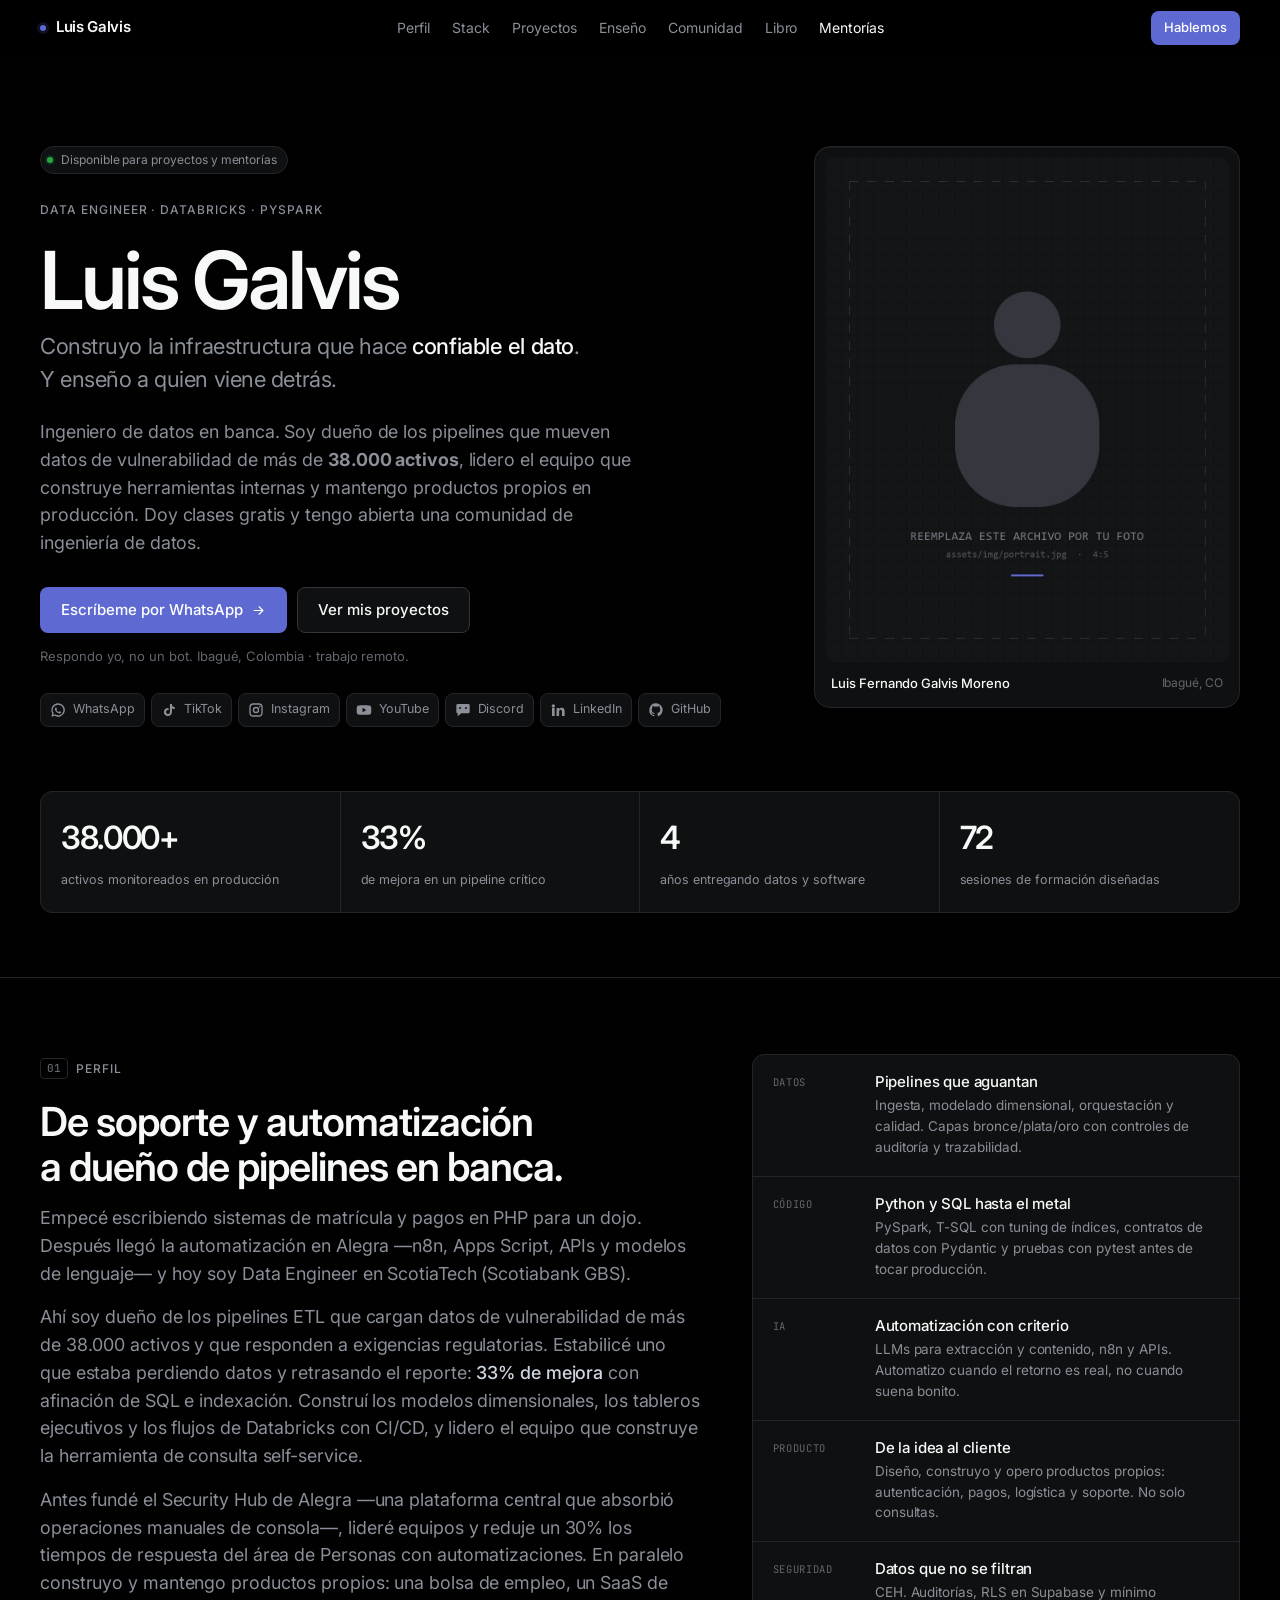
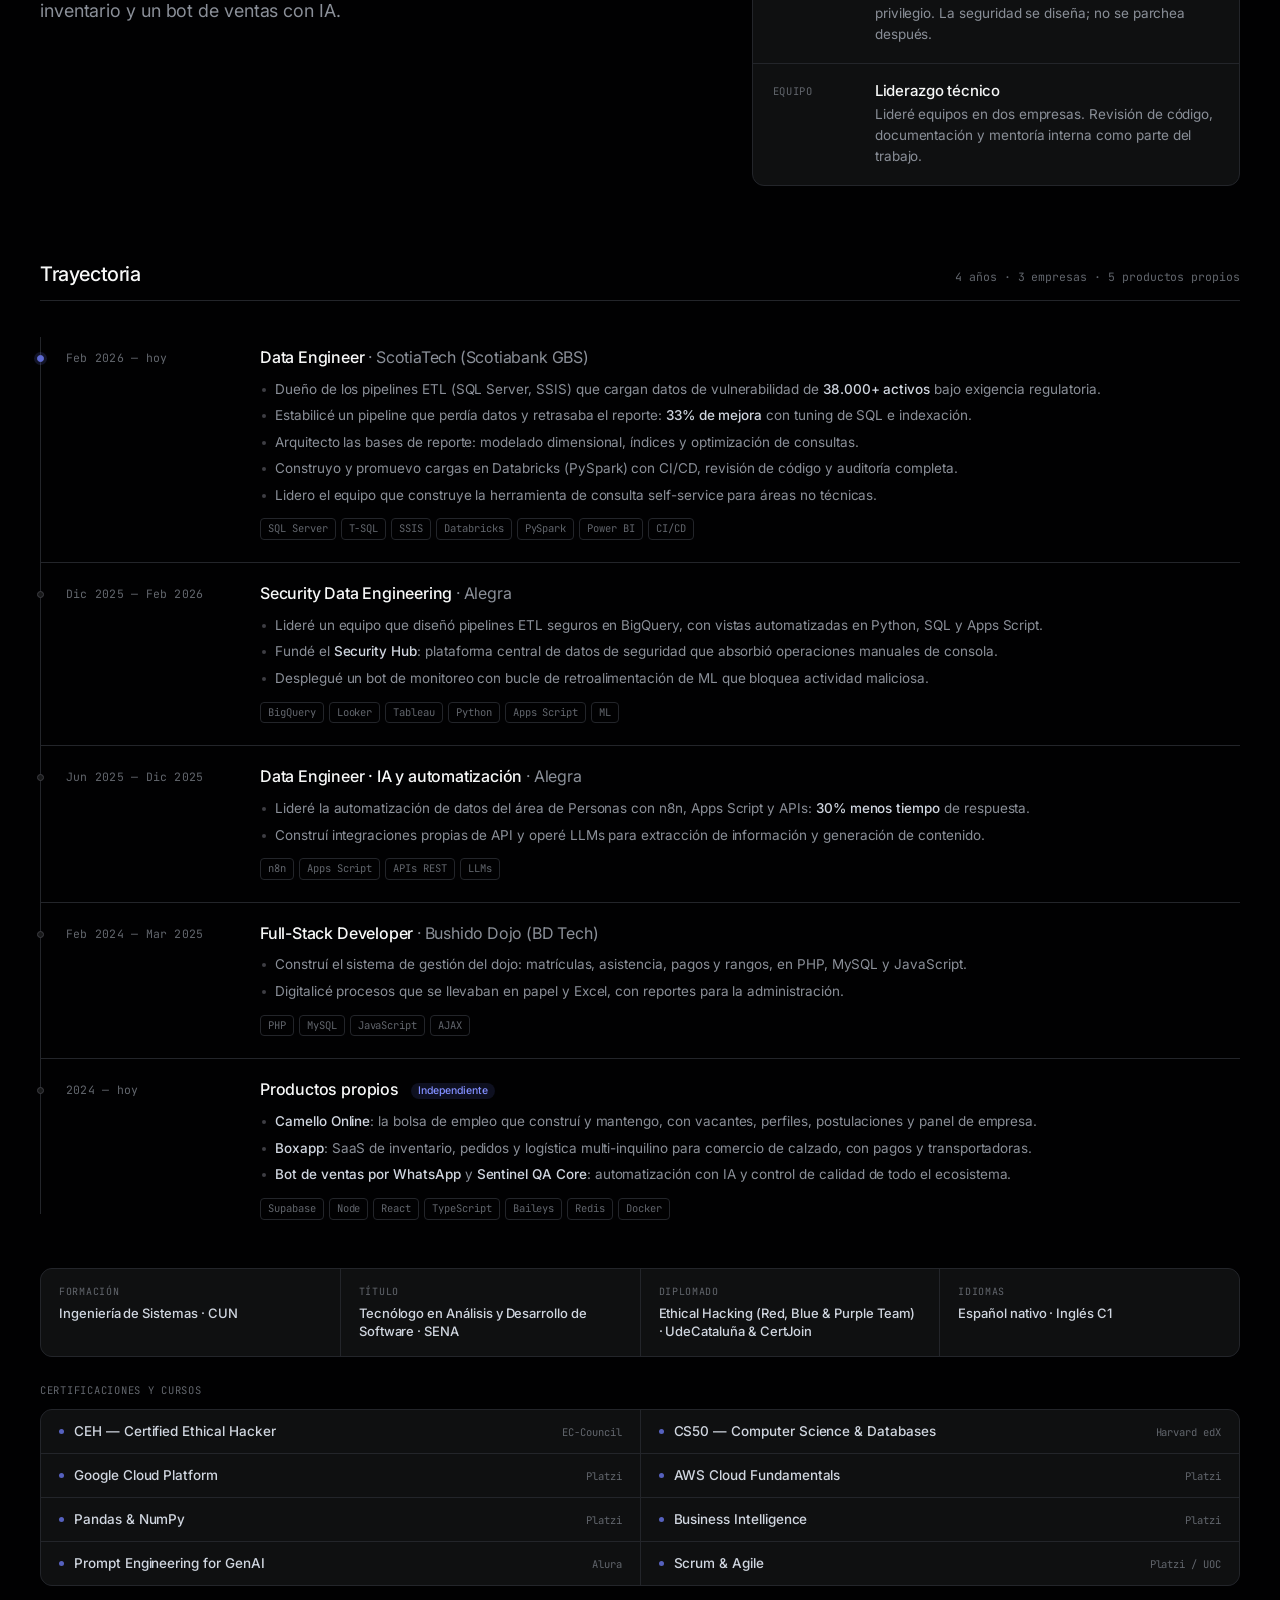
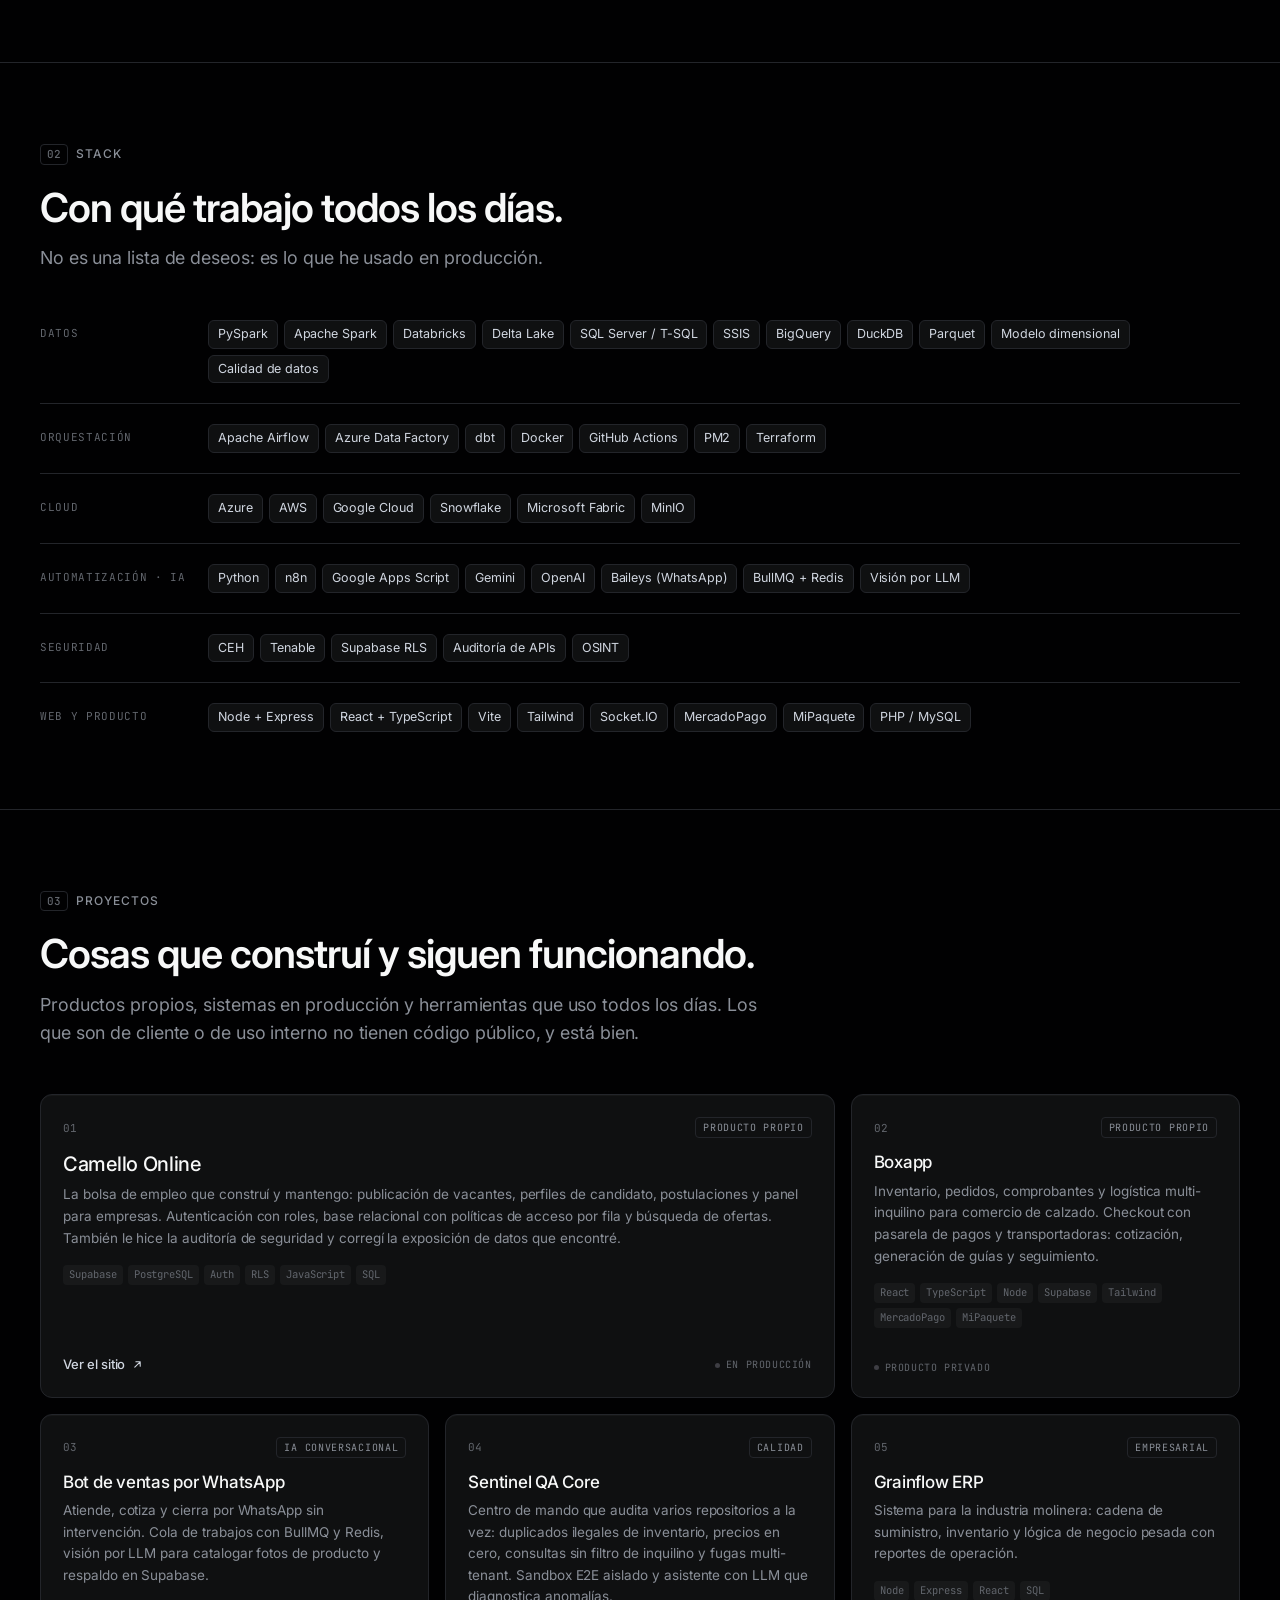
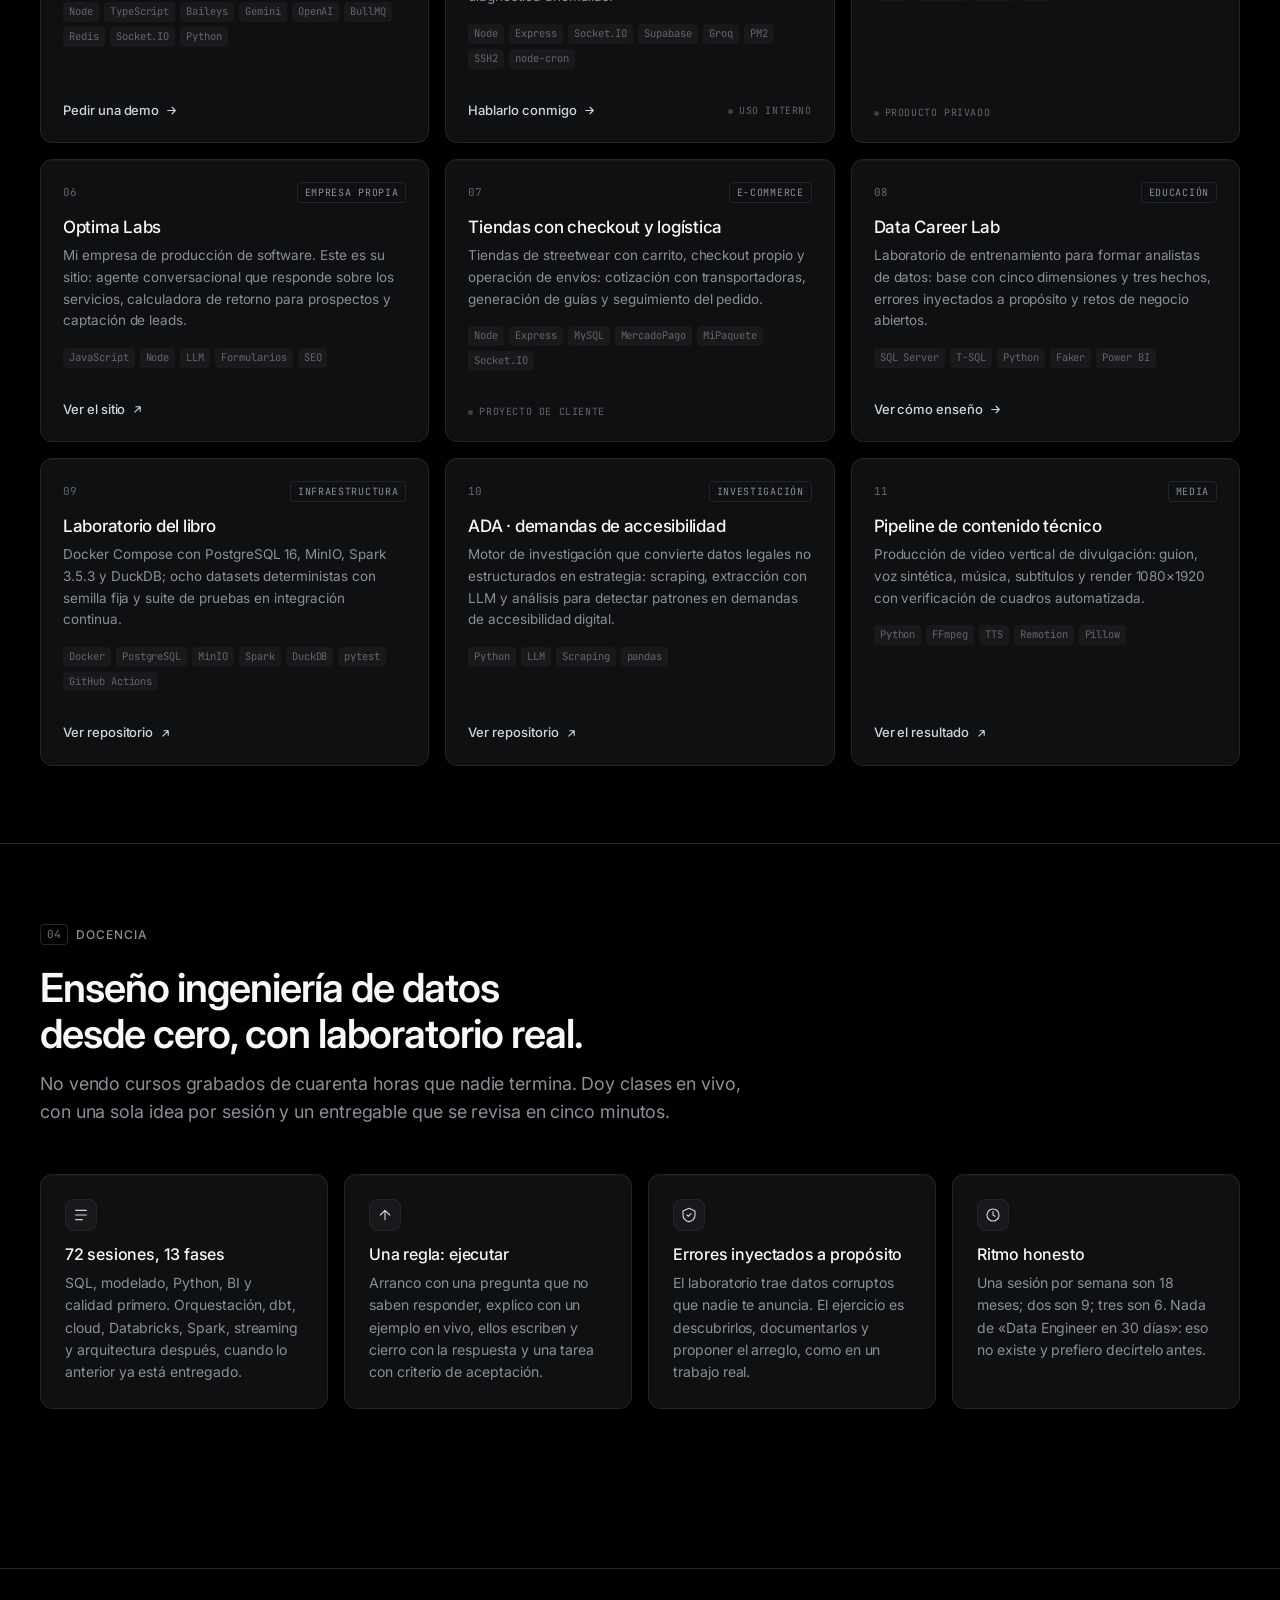
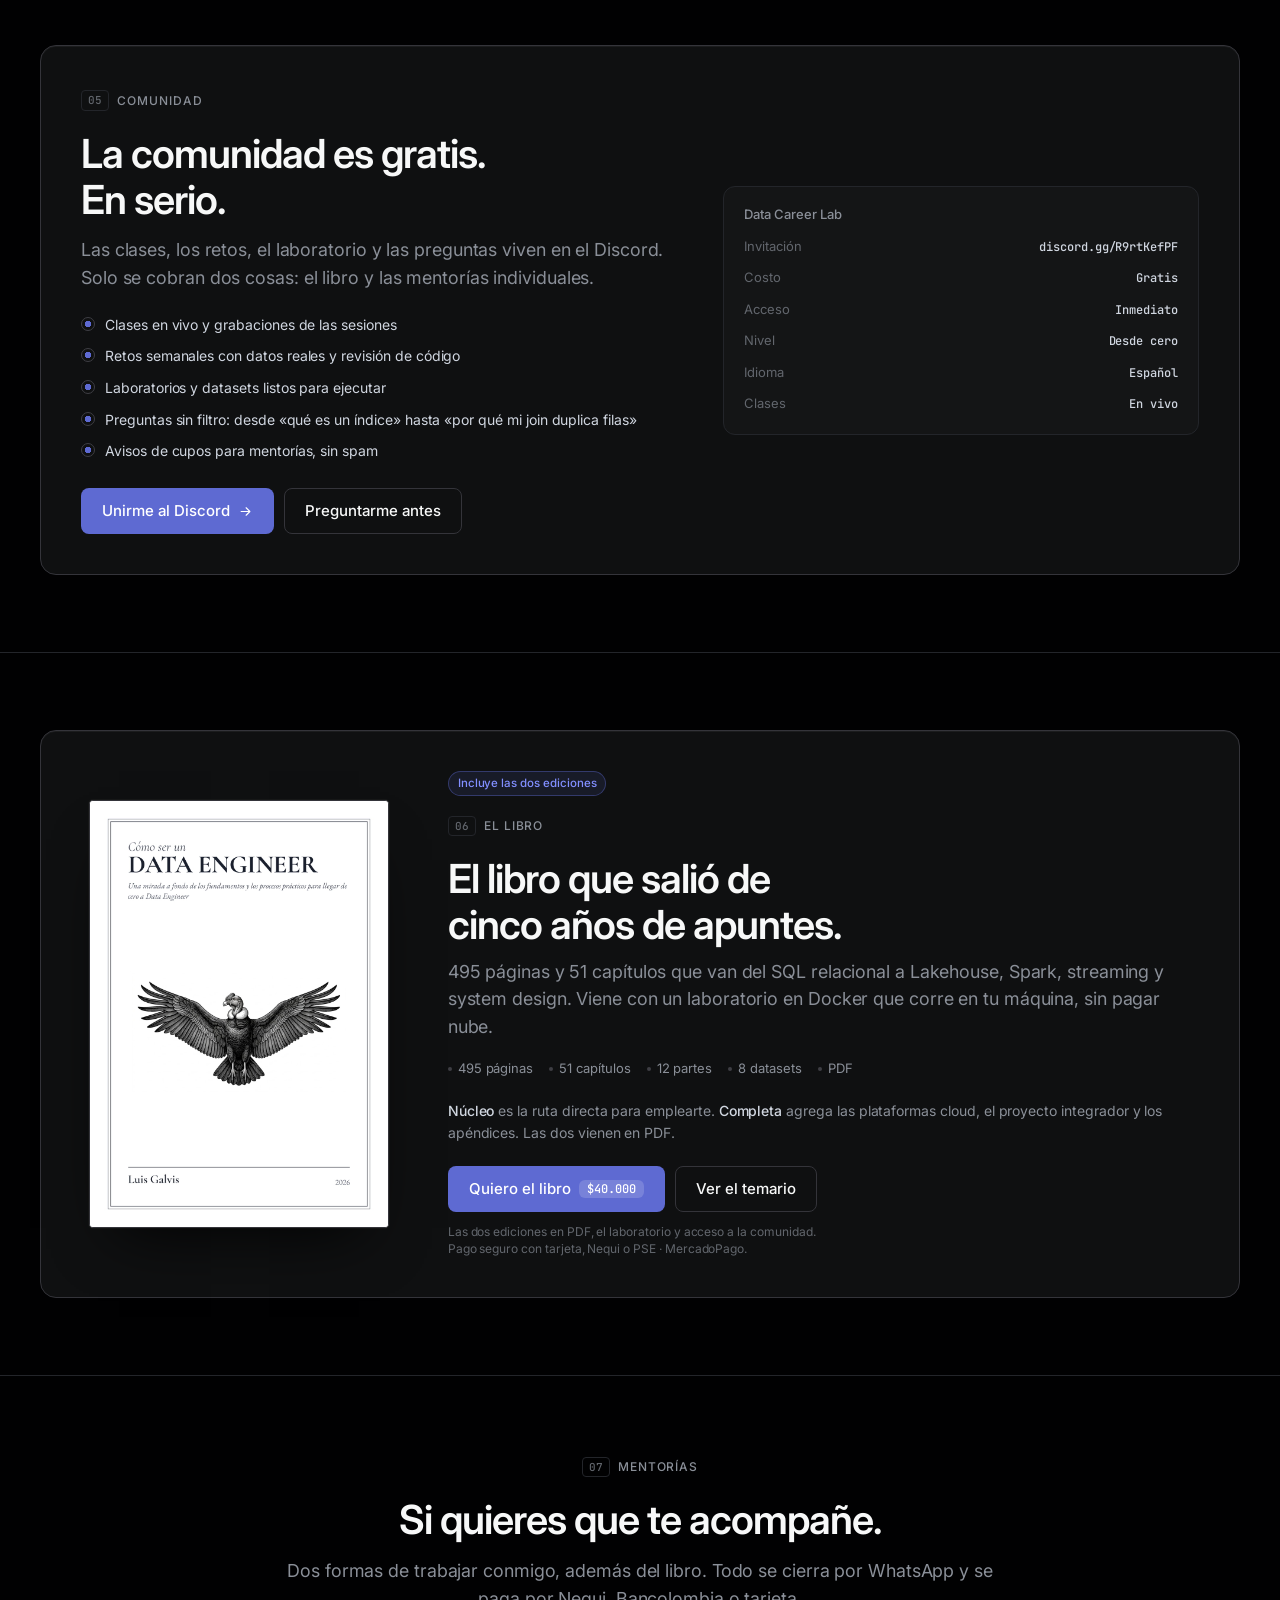
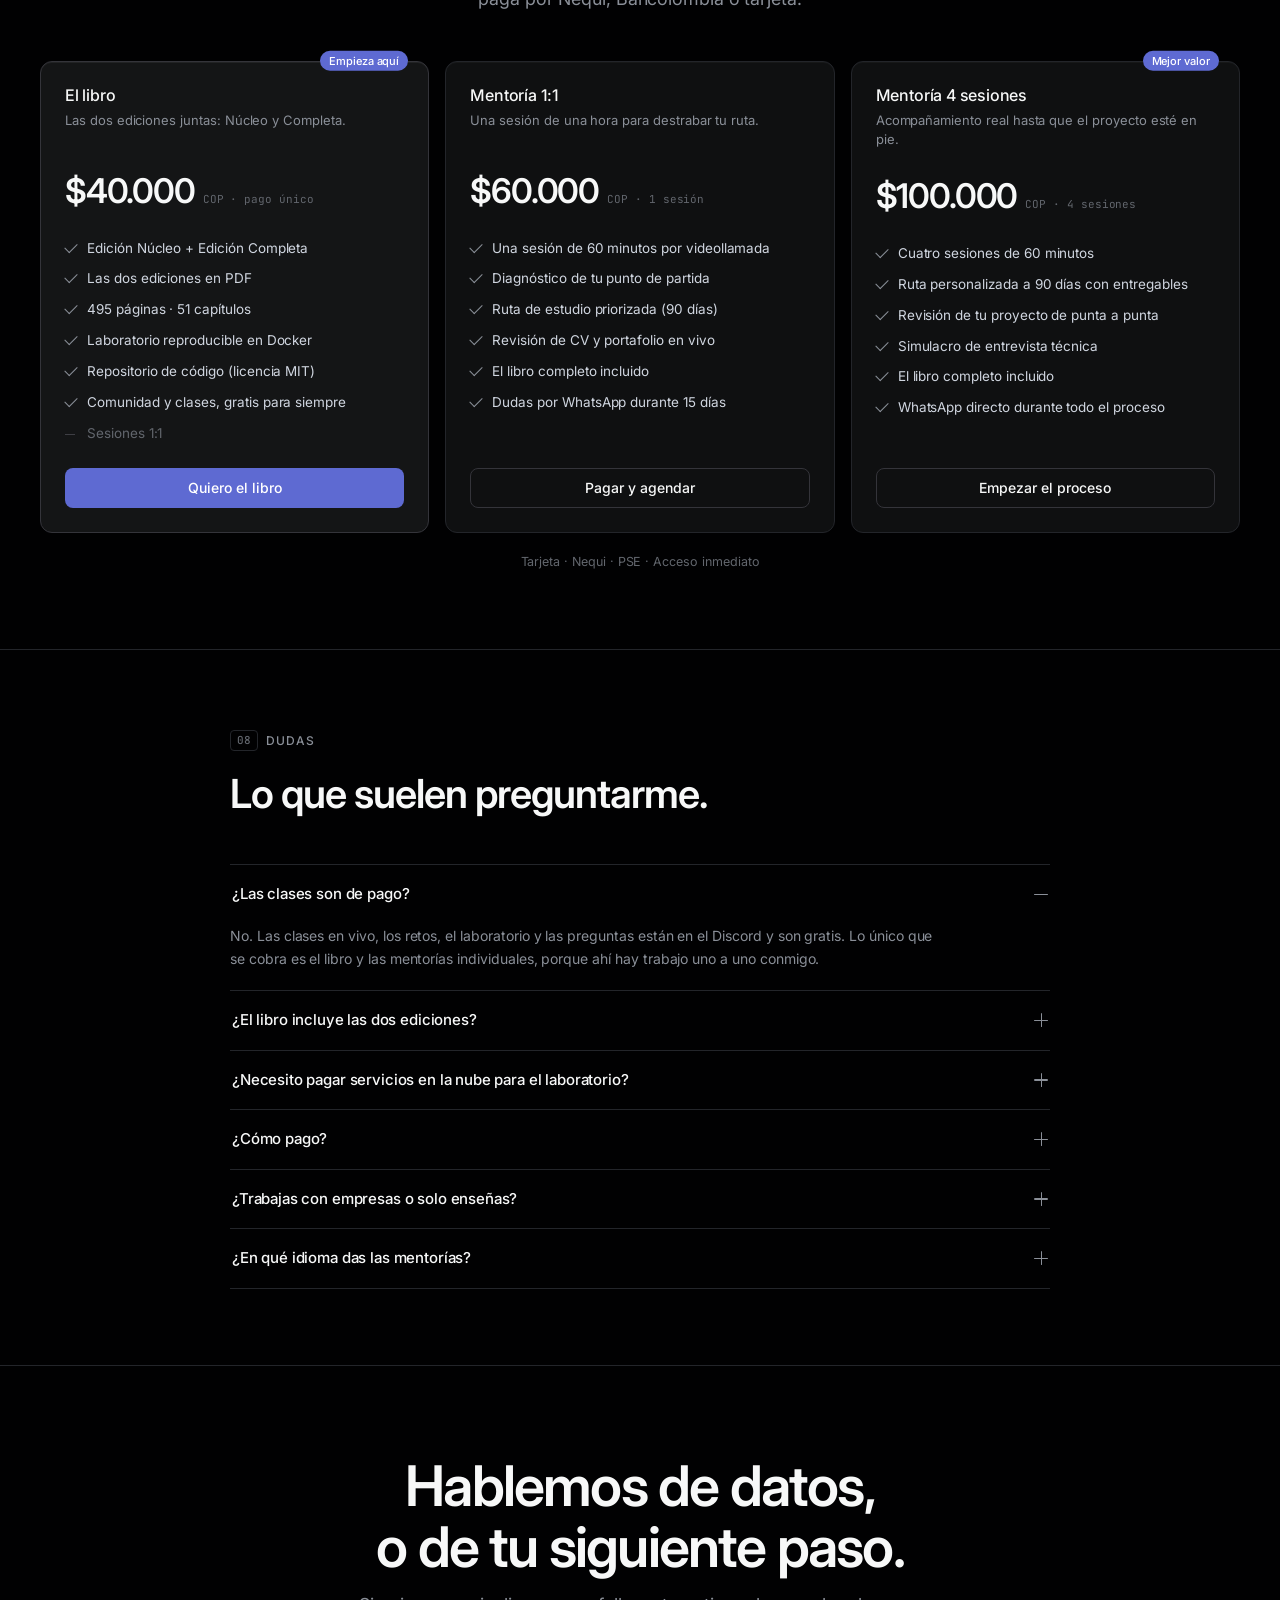
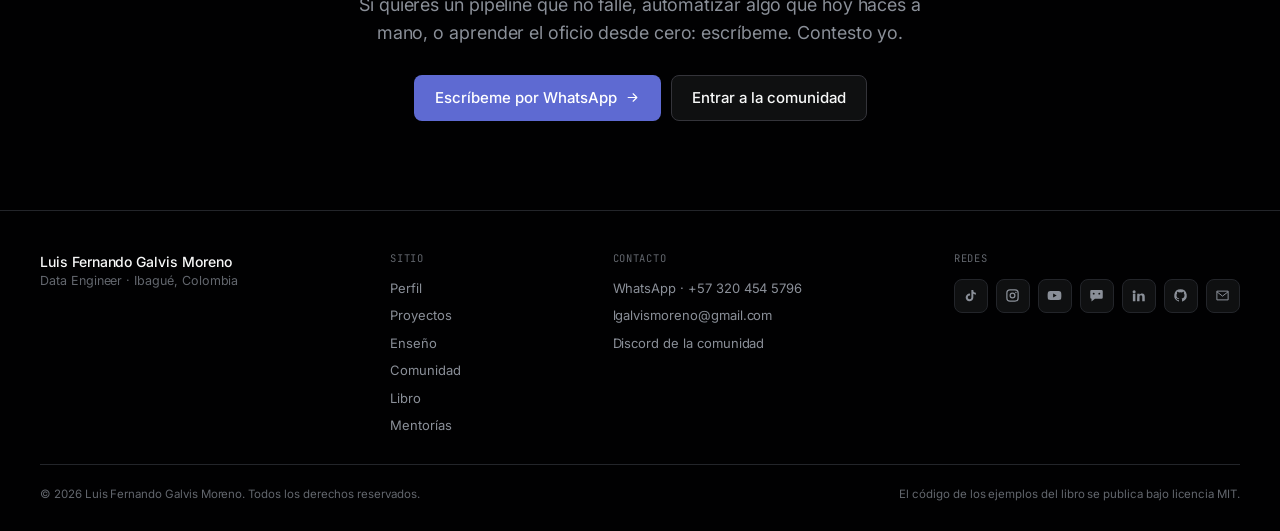
==== index.html @ a0106590 "nue2" ====
﻿<!DOCTYPE html>
<html lang="es-CO" class="no-js">
<head>
<meta charset="UTF-8" />
<meta name="viewport" content="width=device-width, initial-scale=1.0" />
<title>Luis Galvis — Data Engineer, automatización y educación</title>
<meta name="description" content="Data Engineer en banca. Pipelines con Databricks y PySpark para 38.000+ activos, bolsa de empleo propia, automatización con IA y una comunidad abierta de ingeniería de datos. Ibagué, Colombia." />
<meta name="author" content="Luis Fernando Galvis Moreno" />
<meta name="theme-color" content="#010102" />
<link rel="canonical" href="https://luisgalvis.dev/" />

<meta property="og:type" content="profile" />
<meta property="og:locale" content="es_CO" />
<meta property="og:site_name" content="Luis Galvis" />
<meta property="og:title" content="Luis Galvis — Data Engineer y educador" />
<meta property="og:description" content="Pipelines que no fallan, productos propios y clases gratis de ingeniería de datos. 38.000+ activos en producción." />
<meta property="og:url" content="https://luisgalvis.dev/" />
<meta property="og:image" content="assets/img/og-image.jpg" />
<meta property="og:image:width" content="1200" />
<meta property="og:image:height" content="630" />
<meta name="twitter:card" content="summary_large_image" />
<meta name="twitter:title" content="Luis Galvis — Data Engineer y educador" />
<meta name="twitter:description" content="Pipelines, productos propios y educación. Ibagué, Colombia." />
<meta name="twitter:image" content="assets/img/og-image.jpg" />

<link rel="icon" href="assets/img/favicon.png" sizes="256x256" />
<link rel="apple-touch-icon" href="assets/img/favicon.png" />

<link rel="preconnect" href="https://fonts.googleapis.com" />
<link rel="preconnect" href="https://fonts.gstatic.com" crossorigin />
<link href="https://fonts.googleapis.com/css2?family=Inter:wght@400;500;600;700&family=JetBrains+Mono:wght@400;500&display=swap" rel="stylesheet" />
<link rel="stylesheet" href="assets/css/styles.css" />

<script type="application/ld+json">
{
  "@context": "https://schema.org",
  "@type": "Person",
  "name": "Luis Fernando Galvis Moreno",
  "alternateName": "Luis Galvis",
  "jobTitle": "Data Engineer",
  "description": "Data Engineer en ScotiaTech (Scotiabank GBS). Pipelines ETL, Databricks, PySpark, automatización con IA y educación en ingeniería de datos.",
  "url": "https://luisgalvis.dev/",
  "email": "mailto:lgalvismoreno@gmail.com",
  "address": { "@type": "PostalAddress", "addressLocality": "Ibagué", "addressRegion": "Tolima", "addressCountry": "CO" },
  "worksFor": { "@type": "Organization", "name": "ScotiaTech (Scotiabank GBS)" },
  "knowsAbout": ["Data Engineering", "Apache Spark", "PySpark", "Databricks", "Delta Lake", "SQL Server", "BigQuery", "Apache Kafka", "dbt", "Terraform", "Python", "LLMs"],
  "sameAs": [
    "https://github.com/Luis-galvis",
    "https://www.linkedin.com/in/luis-fernando-galvis-moreno-a589a6262/",
    "https://www.tiktok.com/@luchotechos",
    "https://www.instagram.com/luchotechos/",
    "https://www.youtube.com/@LF_TECH3"
  ]
}
</script>
</head>

<body>
<a class="skip" href="#perfil">Saltar al contenido</a>

<!-- ============ NAV ============ -->
<header class="nav" id="nav">
  <div class="nav__inner">
    <a class="brand" href="#top" aria-label="Luis Galvis — inicio">
      <span class="brand__text">Luis Galvis</span>
    </a>

    <nav class="nav__links" id="navLinks" aria-label="Navegación principal">
      <a href="#perfil">Perfil</a>
      <a href="#stack">Stack</a>
      <a href="#proyectos">Proyectos</a>
      <a href="#enseno">Enseño</a>
      <a href="#comunidad">Comunidad</a>
      <a href="#libro">Libro</a>
      <a href="#mentorias">Mentorías</a>
    </nav>

    <div class="nav__right">
      <a class="btn btn--primary btn--sm" href="https://wa.me/573204545796" data-wa="hello">Hablemos</a>
      <button class="burger" id="burger" type="button" aria-label="Abrir menú" aria-expanded="false" aria-controls="navLinks">
        <span></span><span></span>
      </button>
    </div>
  </div>
</header>

<main id="top">

  <!-- ============ HERO ============ -->
  <section class="hero">
    <div class="wrap">
      <div class="hero__grid">
        <div class="hero__copy">
          <p class="hero__status reveal"><span class="dot" aria-hidden="true"></span> Disponible para proyectos y mentorías</p>

          <p class="eyebrow reveal">Data Engineer · Databricks · PySpark</p>
          <h1 class="display-xl hero__name reveal">Luis Galvis</h1>
          <p class="hero__role reveal">Construyo la infraestructura que hace <strong>confiable el dato</strong>.<br />Y enseño a quien viene detrás.</p>

          <p class="lead hero__lead reveal">
            Ingeniero de datos en banca. Soy dueño de los pipelines que mueven datos de vulnerabilidad
            de más de <strong>38.000 activos</strong>, lidero el equipo que construye herramientas internas
            y mantengo productos propios en producción. Doy clases gratis y tengo abierta una comunidad
            de ingeniería de datos.
          </p>

          <div class="hero__actions reveal">
            <a class="btn btn--primary btn--lg" href="https://wa.me/573204545796" data-wa="hello">
              Escríbeme por WhatsApp
              <svg viewBox="0 0 24 24" aria-hidden="true"><path d="M5 12h14M13 6l6 6-6 6"/></svg>
            </a>
            <a class="btn btn--secondary btn--lg" href="#proyectos">Ver mis proyectos</a>
          </div>
          <p class="hero__note reveal">Respondo yo, no un bot. Ibagué, Colombia · trabajo remoto.</p>

          <div class="socials reveal">
            <a class="social social--wa" href="https://wa.me/573204545796" data-wa="hello" aria-label="WhatsApp">
              <svg viewBox="0 0 24 24" aria-hidden="true"><path d="M12 2a10 10 0 0 0-8.6 15L2 22l5.2-1.4A10 10 0 1 0 12 2Zm0 2a8 8 0 1 1-4.1 14.8l-.4-.2-2.7.7.7-2.6-.2-.4A8 8 0 0 1 12 4Zm-3.1 4.3c-.2 0-.5 0-.7.3-.3.3-.9.9-.9 2s.8 2.3.9 2.5c.2.2 1.6 2.5 3.9 3.4 1.9.8 2.3.7 2.7.6.4 0 1.3-.5 1.5-1.1.2-.5.2-1 .1-1.1 0-.1-.2-.2-.4-.3l-1.4-.7c-.2-.1-.4-.1-.5.1l-.6.8c-.1.1-.3.2-.5.1-.2-.1-1-.4-1.9-1.2-.7-.6-1.1-1.3-1.2-1.5-.1-.2 0-.3.1-.4l.4-.5c.1-.2.1-.3 0-.5L9.6 8.6c-.1-.2-.2-.2-.3-.3Z"/></svg>
              <span>WhatsApp</span>
            </a>
            <a class="social" href="https://www.tiktok.com/@luchotechos" target="_blank" rel="noopener" aria-label="TikTok">
              <svg viewBox="0 0 24 24" aria-hidden="true"><path d="M16.5 3h-3.1v12.1a2.9 2.9 0 1 1-2.1-2.8V9a6.1 6.1 0 1 0 5.2 6V9.3a7 7 0 0 0 4.1 1.3V7.5a4.2 4.2 0 0 1-4.1-4.5Z"/></svg>
              <span>TikTok</span>
            </a>
            <a class="social" href="https://www.instagram.com/luchotechos/" target="_blank" rel="noopener" aria-label="Instagram">
              <svg viewBox="0 0 24 24" aria-hidden="true"><path fill-rule="evenodd" d="M8 2h8a6 6 0 0 1 6 6v8a6 6 0 0 1-6 6H8a6 6 0 0 1-6-6V8a6 6 0 0 1 6-6Zm0 2a4 4 0 0 0-4 4v8a4 4 0 0 0 4 4h8a4 4 0 0 0 4-4V8a4 4 0 0 0-4-4H8Zm4 3.2a4.8 4.8 0 1 1 0 9.6 4.8 4.8 0 0 1 0-9.6Zm0 2a2.8 2.8 0 1 0 0 5.6 2.8 2.8 0 0 0 0-5.6ZM17.4 6a1.2 1.2 0 1 1 0 2.4 1.2 1.2 0 0 1 0-2.4Z"/></svg>
              <span>Instagram</span>
            </a>
            <a class="social" href="https://www.youtube.com/@LF_TECH3" target="_blank" rel="noopener" aria-label="YouTube">
              <svg viewBox="0 0 24 24" aria-hidden="true"><path d="M23 12s0-3.4-.44-5a2.6 2.6 0 0 0-1.82-1.84C18.98 4.7 12 4.7 12 4.7s-6.98 0-8.74.46A2.6 2.6 0 0 0 1.44 7C1 8.6 1 12 1 12s0 3.4.44 5a2.6 2.6 0 0 0 1.82 1.84c1.76.46 8.74.46 8.74.46s6.98 0 8.74-.46A2.6 2.6 0 0 0 22.56 17C23 15.4 23 12 23 12ZM9.8 15.3V8.7l5.7 3.3-5.7 3.3Z"/></svg>
              <span>YouTube</span>
            </a>
            <a class="social" href="https://discord.gg/R9rtKefPF" target="_blank" rel="noopener" aria-label="Discord">
              <svg viewBox="0 0 24 24" aria-hidden="true"><path d="M4 3h16a2 2 0 0 1 2 2v10a2 2 0 0 1-2 2H9.5L4 21.5V17H4a2 2 0 0 1-2-2V5a2 2 0 0 1 2-2Zm3.5 4.5a1.5 1.5 0 1 0 0 3 1.5 1.5 0 0 0 0-3Zm9 0a1.5 1.5 0 1 0 0 3 1.5 1.5 0 0 0 0-3Z"/></svg>
              <span>Discord</span>
            </a>
            <a class="social" href="https://www.linkedin.com/in/luis-fernando-galvis-moreno-a589a6262/" target="_blank" rel="noopener" aria-label="LinkedIn">
              <svg viewBox="0 0 24 24" aria-hidden="true"><path d="M4.98 3.5a2.5 2.5 0 1 1 0 5 2.5 2.5 0 0 1 0-5ZM3 9h4v12H3zM10 9h3.8v1.7h.05c.53-.95 1.83-1.95 3.76-1.95C21.3 8.75 22 11 22 14.1V21h-4v-6.1c0-1.45-.03-3.3-2.02-3.3-2.02 0-2.33 1.58-2.33 3.2V21h-4z"/></svg>
              <span>LinkedIn</span>
            </a>
            <a class="social" href="https://github.com/Luis-galvis" target="_blank" rel="noopener" aria-label="GitHub">
              <svg viewBox="0 0 24 24" aria-hidden="true"><path d="M12 2a10 10 0 0 0-3.16 19.49c.5.09.68-.22.68-.48v-1.7c-2.78.6-3.37-1.34-3.37-1.34-.45-1.16-1.11-1.47-1.11-1.47-.91-.62.07-.6.07-.6 1 .07 1.53 1.03 1.53 1.03.89 1.52 2.34 1.08 2.91.83.09-.65.35-1.09.63-1.34-2.22-.25-4.56-1.11-4.56-4.94 0-1.09.39-1.98 1.03-2.68-.1-.25-.45-1.27.1-2.65 0 0 .84-.27 2.75 1.02a9.5 9.5 0 0 1 5 0c1.91-1.29 2.75-1.02 2.75-1.02.55 1.38.2 2.4.1 2.65.64.7 1.03 1.59 1.03 2.68 0 3.84-2.34 4.69-4.57 4.94.36.31.68.92.68 1.85v2.74c0 .27.18.58.69.48A10 10 0 0 0 12 2Z"/></svg>
              <span>GitHub</span>
            </a>
          </div>
        </div>

        <aside class="hero__aside reveal">
          <div class="portrait-card">
            <figure class="portrait" id="portrait">
              <img src="assets/img/portrait.jpg" alt="Retrato de Luis Galvis" id="portraitImg" width="1000" height="1250" />
              <div class="portrait__fallback" aria-hidden="true">
                <svg viewBox="0 0 24 24"><circle cx="12" cy="8.5" r="3.6"/><path d="M4.6 20c.6-3.7 3.6-6.1 7.4-6.1s6.8 2.4 7.4 6.1"/></svg>
                <small>Tu foto aquí</small>
              </div>
            </figure>
            <div class="portrait-card__foot">
              <span class="portrait-card__name">Luis Fernando Galvis Moreno</span>
              <span class="portrait-card__loc">Ibagué, CO</span>
            </div>
          </div>
        </aside>
      </div>

      <div class="stats reveal">
        <div class="stat">
          <span class="stat__num" data-count="38000" data-suffix="+">38.000+</span>
          <span class="stat__label">activos monitoreados en producción</span>
        </div>
        <div class="stat">
          <span class="stat__num" data-count="33" data-suffix="%">33%</span>
          <span class="stat__label">de mejora en un pipeline crítico</span>
        </div>
        <div class="stat">
          <span class="stat__num" data-count="4">4</span>
          <span class="stat__label">años entregando datos y software</span>
        </div>
        <div class="stat">
          <span class="stat__num" data-count="72">72</span>
          <span class="stat__label">sesiones de formación diseñadas</span>
        </div>
      </div>
    </div>
  </section>

  <!-- ============ PERFIL ============ -->
  <section class="section section--bordered" id="perfil">
    <div class="wrap">
      <div class="grid grid--split">
        <div>
          <p class="eyebrow"><span class="eyebrow__num">01</span> Perfil</p>
          <h2 class="display-md section__title reveal">De soporte y automatización<br />a dueño de pipelines en banca.</h2>

          <div class="reveal">
            <p class="lead" style="margin-bottom:16px">
              Empecé escribiendo sistemas de matrícula y pagos en PHP para un dojo. Después llegó la
              automatización en Alegra —n8n, Apps Script, APIs y modelos de lenguaje— y hoy soy
              Data Engineer en ScotiaTech (Scotiabank GBS).
            </p>
            <p class="lead" style="margin-bottom:16px">
              Ahí soy dueño de los pipelines ETL que cargan datos de vulnerabilidad de más de 38.000
              activos y que responden a exigencias regulatorias. Estabilicé uno que estaba perdiendo
              datos y retrasando el reporte: <strong style="color:var(--ink-muted);font-weight:500">33% de mejora</strong>
              con afinación de SQL e indexación. Construí los modelos dimensionales, los tableros
              ejecutivos y los flujos de Databricks con CI/CD, y lidero el equipo que construye la
              herramienta de consulta self-service.
            </p>
            <p class="lead">
              Antes fundé el Security Hub de Alegra —una plataforma central que absorbió operaciones
              manuales de consola—, lideré equipos y reduje un 30% los tiempos de respuesta del área
              de Personas con automatizaciones. En paralelo construyo y mantengo productos propios:
              una bolsa de empleo, un SaaS de inventario y un bot de ventas con IA.
            </p>
          </div>
        </div>

        <div class="reveal">
          <div class="caps">
            <div class="cap">
              <span class="cap__k">Datos</span>
              <div>
                <h3>Pipelines que aguantan</h3>
                <p>Ingesta, modelado dimensional, orquestación y calidad. Capas bronce/plata/oro con controles de auditoría y trazabilidad.</p>
              </div>
            </div>
            <div class="cap">
              <span class="cap__k">Código</span>
              <div>
                <h3>Python y SQL hasta el metal</h3>
                <p>PySpark, T-SQL con tuning de índices, contratos de datos con Pydantic y pruebas con pytest antes de tocar producción.</p>
              </div>
            </div>
            <div class="cap">
              <span class="cap__k">IA</span>
              <div>
                <h3>Automatización con criterio</h3>
                <p>LLMs para extracción y contenido, n8n y APIs. Automatizo cuando el retorno es real, no cuando suena bonito.</p>
              </div>
            </div>
            <div class="cap">
              <span class="cap__k">Producto</span>
              <div>
                <h3>De la idea al cliente</h3>
                <p>Diseño, construyo y opero productos propios: autenticación, pagos, logística y soporte. No solo consultas.</p>
              </div>
            </div>
            <div class="cap">
              <span class="cap__k">Seguridad</span>
              <div>
                <h3>Datos que no se filtran</h3>
                <p>CEH. Auditorías, RLS en Supabase y mínimo privilegio. La seguridad se diseña; no se parchea después.</p>
              </div>
            </div>
            <div class="cap">
              <span class="cap__k">Equipo</span>
              <div>
                <h3>Liderazgo técnico</h3>
                <p>Lideré equipos en dos empresas. Revisión de código, documentación y mentoría interna como parte del trabajo.</p>
              </div>
            </div>
          </div>
        </div>
      </div>

      <!-- Experiencia: ancha y con proyectos dentro -->
      <div class="exp">
        <div class="exp__head">
          <h3 class="exp__title">Trayectoria</h3>
          <span class="exp__meta">4 años · 3 empresas · 5 productos propios</span>
        </div>

        <ol class="xp">
          <li class="xp__item">
            <div class="xp__when">Feb 2026 — hoy</div>
            <div>
              <p class="xp__role">Data Engineer <span class="xp__org">· ScotiaTech (Scotiabank GBS)</span></p>
              <ul class="xp__list">
                <li>Dueño de los pipelines ETL (SQL Server, SSIS) que cargan datos de vulnerabilidad de <strong style="color:var(--ink-muted);font-weight:500">38.000+ activos</strong> bajo exigencia regulatoria.</li>
                <li>Estabilicé un pipeline que perdía datos y retrasaba el reporte: <strong style="color:var(--ink-muted);font-weight:500">33% de mejora</strong> con tuning de SQL e indexación.</li>
                <li>Arquitecto las bases de reporte: modelado dimensional, índices y optimización de consultas.</li>
                <li>Construyo y promuevo cargas en Databricks (PySpark) con CI/CD, revisión de código y auditoría completa.</li>
                <li>Lidero el equipo que construye la herramienta de consulta self-service para áreas no técnicas.</li>
              </ul>
              <div class="xp__stack"><span>SQL Server</span><span>T-SQL</span><span>SSIS</span><span>Databricks</span><span>PySpark</span><span>Power BI</span><span>CI/CD</span></div>
            </div>
          </li>

          <li class="xp__item">
            <div class="xp__when">Dic 2025 — Feb 2026</div>
            <div>
              <p class="xp__role">Security Data Engineering <span class="xp__org">· Alegra</span></p>
              <ul class="xp__list">
                <li>Lideré un equipo que diseñó pipelines ETL seguros en BigQuery, con vistas automatizadas en Python, SQL y Apps Script.</li>
                <li>Fundé el <strong style="color:var(--ink-muted);font-weight:500">Security Hub</strong>: plataforma central de datos de seguridad que absorbió operaciones manuales de consola.</li>
                <li>Desplegué un bot de monitoreo con bucle de retroalimentación de ML que bloquea actividad maliciosa.</li>
              </ul>
              <div class="xp__stack"><span>BigQuery</span><span>Looker</span><span>Tableau</span><span>Python</span><span>Apps Script</span><span>ML</span></div>
            </div>
          </li>

          <li class="xp__item">
            <div class="xp__when">Jun 2025 — Dic 2025</div>
            <div>
              <p class="xp__role">Data Engineer · IA y automatización <span class="xp__org">· Alegra</span></p>
              <ul class="xp__list">
                <li>Lideré la automatización de datos del área de Personas con n8n, Apps Script y APIs: <strong style="color:var(--ink-muted);font-weight:500">30% menos tiempo</strong> de respuesta.</li>
                <li>Construí integraciones propias de API y operé LLMs para extracción de información y generación de contenido.</li>
              </ul>
              <div class="xp__stack"><span>n8n</span><span>Apps Script</span><span>APIs REST</span><span>LLMs</span></div>
            </div>
          </li>

          <li class="xp__item">
            <div class="xp__when">Feb 2024 — Mar 2025</div>
            <div>
              <p class="xp__role">Full-Stack Developer <span class="xp__org">· Bushido Dojo (BD Tech)</span></p>
              <ul class="xp__list">
                <li>Construí el sistema de gestión del dojo: matrículas, asistencia, pagos y rangos, en PHP, MySQL y JavaScript.</li>
                <li>Digitalicé procesos que se llevaban en papel y Excel, con reportes para la administración.</li>
              </ul>
              <div class="xp__stack"><span>PHP</span><span>MySQL</span><span>JavaScript</span><span>AJAX</span></div>
            </div>
          </li>

          <li class="xp__item">
            <div class="xp__when">2024 — hoy</div>
            <div>
              <p class="xp__role">Productos propios <span class="xp__tag">Independiente</span></p>
              <ul class="xp__list">
                <li><strong style="color:var(--ink-muted);font-weight:500">Camello Online</strong>: la bolsa de empleo que construí y mantengo, con vacantes, perfiles, postulaciones y panel de empresa.</li>
                <li><strong style="color:var(--ink-muted);font-weight:500">Boxapp</strong>: SaaS de inventario, pedidos y logística multi-inquilino para comercio de calzado, con pagos y transportadoras.</li>
                <li><strong style="color:var(--ink-muted);font-weight:500">Bot de ventas por WhatsApp</strong> y <strong style="color:var(--ink-muted);font-weight:500">Sentinel QA Core</strong>: automatización con IA y control de calidad de todo el ecosistema.</li>
              </ul>
              <div class="xp__stack"><span>Supabase</span><span>Node</span><span>React</span><span>TypeScript</span><span>Baileys</span><span>Redis</span><span>Docker</span></div>
            </div>
          </li>
        </ol>

        <div class="edu">
          <div><span>Formación</span><strong>Ingeniería de Sistemas · CUN</strong></div>
          <div><span>Título</span><strong>Tecnólogo en Análisis y Desarrollo de Software · SENA</strong></div>
          <div><span>Diplomado</span><strong>Ethical Hacking (Red, Blue &amp; Purple Team) · UdeCataluña &amp; CertJoin</strong></div>
          <div><span>Idiomas</span><strong>Español nativo · Inglés C1</strong></div>
        </div>

        <p class="certs__title">Certificaciones y cursos</p>
        <div class="certs">
          <div class="cert"><strong>CEH — Certified Ethical Hacker</strong><span>EC-Council</span></div>
          <div class="cert"><strong>CS50 — Computer Science &amp; Databases</strong><span>Harvard edX</span></div>
          <div class="cert"><strong>Google Cloud Platform</strong><span>Platzi</span></div>
          <div class="cert"><strong>AWS Cloud Fundamentals</strong><span>Platzi</span></div>
          <div class="cert"><strong>Pandas &amp; NumPy</strong><span>Platzi</span></div>
          <div class="cert"><strong>Business Intelligence</strong><span>Platzi</span></div>
          <div class="cert"><strong>Prompt Engineering for GenAI</strong><span>Alura</span></div>
          <div class="cert"><strong>Scrum &amp; Agile</strong><span>Platzi / UOC</span></div>
        </div>
      </div>
    </div>
  </section>

  <!-- ============ STACK ============ -->
  <section class="section section--bordered" id="stack">
    <div class="wrap">
      <div class="section__head">
        <p class="eyebrow"><span class="eyebrow__num">02</span> Stack</p>
        <h2 class="display-md section__title reveal">Con qué trabajo todos los días.</h2>
        <p class="lead reveal">No es una lista de deseos: es lo que he usado en producción.</p>
      </div>

      <div class="stack reveal">
        <div class="stack__row">
          <span class="stack__label">Datos</span>
          <div class="chips">
            <span class="chip">PySpark</span><span class="chip">Apache Spark</span>
            <span class="chip">Databricks</span><span class="chip">Delta Lake</span>
            <span class="chip">SQL Server / T-SQL</span><span class="chip">SSIS</span>
            <span class="chip">BigQuery</span><span class="chip">DuckDB</span>
            <span class="chip">Parquet</span><span class="chip">Modelo dimensional</span>
            <span class="chip">Calidad de datos</span>
          </div>
        </div>
        <div class="stack__row">
          <span class="stack__label">Orquestación</span>
          <div class="chips">
            <span class="chip">Apache Airflow</span><span class="chip">Azure Data Factory</span>
            <span class="chip">dbt</span><span class="chip">Docker</span>
            <span class="chip">GitHub Actions</span><span class="chip">PM2</span>
            <span class="chip">Terraform</span>
          </div>
        </div>
        <div class="stack__row">
          <span class="stack__label">Cloud</span>
          <div class="chips">
            <span class="chip">Azure</span><span class="chip">AWS</span>
            <span class="chip">Google Cloud</span><span class="chip">Snowflake</span>
            <span class="chip">Microsoft Fabric</span><span class="chip">MinIO</span>
          </div>
        </div>
        <div class="stack__row">
          <span class="stack__label">Automatización · IA</span>
          <div class="chips">
            <span class="chip">Python</span><span class="chip">n8n</span>
            <span class="chip">Google Apps Script</span><span class="chip">Gemini</span>
            <span class="chip">OpenAI</span><span class="chip">Baileys (WhatsApp)</span>
            <span class="chip">BullMQ + Redis</span><span class="chip">Visión por LLM</span>
          </div>
        </div>
        <div class="stack__row">
          <span class="stack__label">Seguridad</span>
          <div class="chips">
            <span class="chip">CEH</span><span class="chip">Tenable</span>
            <span class="chip">Supabase RLS</span><span class="chip">Auditoría de APIs</span>
            <span class="chip">OSINT</span>
          </div>
        </div>
        <div class="stack__row">
          <span class="stack__label">Web y producto</span>
          <div class="chips">
            <span class="chip">Node + Express</span><span class="chip">React + TypeScript</span>
            <span class="chip">Vite</span><span class="chip">Tailwind</span>
            <span class="chip">Socket.IO</span><span class="chip">MercadoPago</span>
            <span class="chip">MiPaquete</span><span class="chip">PHP / MySQL</span>
          </div>
        </div>
      </div>
    </div>
  </section>

  <!-- ============ PROYECTOS ============ -->
  <section class="section section--bordered" id="proyectos">
    <div class="wrap">
      <div class="section__head">
        <p class="eyebrow"><span class="eyebrow__num">03</span> Proyectos</p>
        <h2 class="display-md section__title reveal">Cosas que construí y siguen funcionando.</h2>
        <p class="lead reveal">
          Productos propios, sistemas en producción y herramientas que uso todos los días.
          Los que son de cliente o de uso interno no tienen código público, y está bien.
        </p>
      </div>

      <div class="projects">
        <article class="proj proj--wide reveal">
          <div class="proj__top"><span class="proj__idx">01</span><span class="proj__kind">Producto propio</span></div>
          <h3>Camello Online</h3>
          <p>La bolsa de empleo que construí y mantengo: publicación de vacantes, perfiles de candidato, postulaciones y panel para empresas. Autenticación con roles, base relacional con políticas de acceso por fila y búsqueda de ofertas. También le hice la auditoría de seguridad y corregí la exposición de datos que encontré.</p>
          <div class="proj__stack"><span>Supabase</span><span>PostgreSQL</span><span>Auth</span><span>RLS</span><span>JavaScript</span><span>SQL</span></div>
          <div class="proj__foot">
            <a class="proj__link" href="https://www.camelloonline.com/" target="_blank" rel="noopener">Ver el sitio
              <svg viewBox="0 0 24 24" aria-hidden="true"><path d="M7 17 17 7M9 7h8v8"/></svg></a>
            <span class="proj__flag">En producción</span>
          </div>
        </article>

        <article class="proj reveal">
          <div class="proj__top"><span class="proj__idx">02</span><span class="proj__kind">Producto propio</span></div>
          <h3>Boxapp</h3>
          <p>Inventario, pedidos, comprobantes y logística multi-inquilino para comercio de calzado. Checkout con pasarela de pagos y transportadoras: cotización, generación de guías y seguimiento.</p>
          <div class="proj__stack"><span>React</span><span>TypeScript</span><span>Node</span><span>Supabase</span><span>Tailwind</span><span>MercadoPago</span><span>MiPaquete</span></div>
          <div class="proj__foot"><span class="proj__flag">Producto privado</span></div>
        </article>

        <article class="proj reveal">
          <div class="proj__top"><span class="proj__idx">03</span><span class="proj__kind">IA conversacional</span></div>
          <h3>Bot de ventas por WhatsApp</h3>
          <p>Atiende, cotiza y cierra por WhatsApp sin intervención. Cola de trabajos con BullMQ y Redis, visión por LLM para catalogar fotos de producto y respaldo en Supabase.</p>
          <div class="proj__stack"><span>Node</span><span>TypeScript</span><span>Baileys</span><span>Gemini</span><span>OpenAI</span><span>BullMQ</span><span>Redis</span><span>Socket.IO</span><span>Python</span></div>
          <div class="proj__foot">
            <a class="proj__link" href="https://wa.me/573204545796" data-wa="proyecto">Pedir una demo
              <svg viewBox="0 0 24 24" aria-hidden="true"><path d="M5 12h14M13 6l6 6-6 6"/></svg></a>
          </div>
        </article>

        <article class="proj reveal">
          <div class="proj__top"><span class="proj__idx">04</span><span class="proj__kind">Calidad</span></div>
          <h3>Sentinel QA Core</h3>
          <p>Centro de mando que audita varios repositorios a la vez: duplicados ilegales de inventario, precios en cero, consultas sin filtro de inquilino y fugas multi-tenant. Sandbox E2E aislado y asistente con LLM que diagnostica anomalías.</p>
          <div class="proj__stack"><span>Node</span><span>Express</span><span>Socket.IO</span><span>Supabase</span><span>Groq</span><span>PM2</span><span>SSH2</span><span>node-cron</span></div>
          <div class="proj__foot">
            <a class="proj__link" href="https://wa.me/573204545796" data-wa="proyecto">Hablarlo conmigo
              <svg viewBox="0 0 24 24" aria-hidden="true"><path d="M5 12h14M13 6l6 6-6 6"/></svg></a>
            <span class="proj__flag">Uso interno</span>
          </div>
        </article>

        <article class="proj reveal">
          <div class="proj__top"><span class="proj__idx">05</span><span class="proj__kind">Empresarial</span></div>
          <h3>Grainflow ERP</h3>
          <p>Sistema para la industria molinera: cadena de suministro, inventario y lógica de negocio pesada con reportes de operación.</p>
          <div class="proj__stack"><span>Node</span><span>Express</span><span>React</span><span>SQL</span></div>
          <div class="proj__foot"><span class="proj__flag">Producto privado</span></div>
        </article>

        <article class="proj reveal">
          <div class="proj__top"><span class="proj__idx">06</span><span class="proj__kind">Empresa propia</span></div>
          <h3>Optima Labs</h3>
          <p>Mi empresa de producción de software. Este es su sitio: agente conversacional que responde sobre los servicios, calculadora de retorno para prospectos y captación de leads.</p>
          <div class="proj__stack"><span>JavaScript</span><span>Node</span><span>LLM</span><span>Formularios</span><span>SEO</span></div>
          <div class="proj__foot">
            <a class="proj__link" href="https://www.optimalabsconsulting.com/" target="_blank" rel="noopener">Ver el sitio
              <svg viewBox="0 0 24 24" aria-hidden="true"><path d="M7 17 17 7M9 7h8v8"/></svg></a>
          </div>
        </article>

        <article class="proj reveal">
          <div class="proj__top"><span class="proj__idx">07</span><span class="proj__kind">E-commerce</span></div>
          <h3>Tiendas con checkout y logística</h3>
          <p>Tiendas de streetwear con carrito, checkout propio y operación de envíos: cotización con transportadoras, generación de guías y seguimiento del pedido.</p>
          <div class="proj__stack"><span>Node</span><span>Express</span><span>MySQL</span><span>MercadoPago</span><span>MiPaquete</span><span>Socket.IO</span></div>
          <div class="proj__foot"><span class="proj__flag">Proyecto de cliente</span></div>
        </article>

        <article class="proj reveal">
          <div class="proj__top"><span class="proj__idx">08</span><span class="proj__kind">Educación</span></div>
          <h3>Data Career Lab</h3>
          <p>Laboratorio de entrenamiento para formar analistas de datos: base con cinco dimensiones y tres hechos, errores inyectados a propósito y retos de negocio abiertos.</p>
          <div class="proj__stack"><span>SQL Server</span><span>T-SQL</span><span>Python</span><span>Faker</span><span>Power BI</span></div>
          <div class="proj__foot">
            <a class="proj__link" href="#enseno">Ver cómo enseño
              <svg viewBox="0 0 24 24" aria-hidden="true"><path d="M5 12h14M13 6l6 6-6 6"/></svg></a>
          </div>
        </article>

        <article class="proj reveal">
          <div class="proj__top"><span class="proj__idx">09</span><span class="proj__kind">Infraestructura</span></div>
          <h3>Laboratorio del libro</h3>
          <p>Docker Compose con PostgreSQL 16, MinIO, Spark 3.5.3 y DuckDB; ocho datasets deterministas con semilla fija y suite de pruebas en integración continua.</p>
          <div class="proj__stack"><span>Docker</span><span>PostgreSQL</span><span>MinIO</span><span>Spark</span><span>DuckDB</span><span>pytest</span><span>GitHub Actions</span></div>
          <div class="proj__foot">
            <a class="proj__link" href="https://github.com/Luis-galvis/como-ser-un-data-engineer" target="_blank" rel="noopener">Ver repositorio
              <svg viewBox="0 0 24 24" aria-hidden="true"><path d="M7 17 17 7M9 7h8v8"/></svg></a>
          </div>
        </article>

        <article class="proj reveal">
          <div class="proj__top"><span class="proj__idx">10</span><span class="proj__kind">Investigación</span></div>
          <h3>ADA · demandas de accesibilidad</h3>
          <p>Motor de investigación que convierte datos legales no estructurados en estrategia: scraping, extracción con LLM y análisis para detectar patrones en demandas de accesibilidad digital.</p>
          <div class="proj__stack"><span>Python</span><span>LLM</span><span>Scraping</span><span>pandas</span></div>
          <div class="proj__foot">
            <a class="proj__link" href="https://github.com/Luis-galvis/ADA-DEMANDAS-INVESTIGACION" target="_blank" rel="noopener">Ver repositorio
              <svg viewBox="0 0 24 24" aria-hidden="true"><path d="M7 17 17 7M9 7h8v8"/></svg></a>
          </div>
        </article>

        <article class="proj reveal">
          <div class="proj__top"><span class="proj__idx">11</span><span class="proj__kind">Media</span></div>
          <h3>Pipeline de contenido técnico</h3>
          <p>Producción de video vertical de divulgación: guion, voz sintética, música, subtítulos y render 1080×1920 con verificación de cuadros automatizada.</p>
          <div class="proj__stack"><span>Python</span><span>FFmpeg</span><span>TTS</span><span>Remotion</span><span>Pillow</span></div>
          <div class="proj__foot">
            <a class="proj__link" href="https://www.tiktok.com/@luchotechos" target="_blank" rel="noopener">Ver el resultado
              <svg viewBox="0 0 24 24" aria-hidden="true"><path d="M7 17 17 7M9 7h8v8"/></svg></a>
          </div>
        </article>
      </div>
    </div>
  </section>

  <!-- ============ ENSEÑO ============ -->
  <section class="section section--bordered" id="enseno">
    <div class="wrap">
      <div class="section__head">
        <p class="eyebrow"><span class="eyebrow__num">04</span> Docencia</p>
        <h2 class="display-md section__title reveal">Enseño ingeniería de datos<br />desde cero, con laboratorio real.</h2>
        <p class="lead reveal">
          No vendo cursos grabados de cuarenta horas que nadie termina. Doy clases en vivo,
          con una sola idea por sesión y un entregable que se revisa en cinco minutos.
        </p>
      </div>

      <div class="grid grid--4">
        <article class="card reveal">
          <span class="card__icon" aria-hidden="true"><svg viewBox="0 0 24 24"><path d="M4 5h16M4 12h16M4 19h10"/></svg></span>
          <h3>72 sesiones, 13 fases</h3>
          <p>SQL, modelado, Python, BI y calidad primero. Orquestación, dbt, cloud, Databricks, Spark, streaming y arquitectura después, cuando lo anterior ya está entregado.</p>
        </article>
        <article class="card reveal">
          <span class="card__icon" aria-hidden="true"><svg viewBox="0 0 24 24"><path d="M12 19V5M5 12l7-7 7 7"/></svg></span>
          <h3>Una regla: ejecutar</h3>
          <p>Arranco con una pregunta que no saben responder, explico con un ejemplo en vivo, ellos escriben y cierro con la respuesta y una tarea con criterio de aceptación.</p>
        </article>
        <article class="card reveal">
          <span class="card__icon" aria-hidden="true"><svg viewBox="0 0 24 24"><path d="M12 2 3 6v6c0 5 3.8 9.3 9 10 5.2-.7 9-5 9-10V6l-9-4Z"/><path d="m9 12 2 2 4-4"/></svg></span>
          <h3>Errores inyectados a propósito</h3>
          <p>El laboratorio trae datos corruptos que nadie te anuncia. El ejercicio es descubrirlos, documentarlos y proponer el arreglo, como en un trabajo real.</p>
        </article>
        <article class="card reveal">
          <span class="card__icon" aria-hidden="true"><svg viewBox="0 0 24 24"><circle cx="12" cy="12" r="9"/><path d="M12 7v5l3 2"/></svg></span>
          <h3>Ritmo honesto</h3>
          <p>Una sesión por semana son 18 meses; dos son 9; tres son 6. Nada de «Data Engineer en 30 días»: eso no existe y prefiero decírtelo antes.</p>
        </article>
      </div>

      <div class="hero__actions reveal" style="margin-top:28px">
        <a class="btn btn--primary" href="https://discord.gg/R9rtKefPF" target="_blank" rel="noopener">Entrar al Discord (gratis)</a>
        <a class="btn btn--secondary" href="muestra.html">Ver el temario completo</a>
      </div>
    </div>
  </section>

  <!-- ============ COMUNIDAD ============ -->
  <section class="section section--bordered" id="comunidad">
    <div class="wrap">
      <div class="community reveal">
        <div>
          <p class="eyebrow"><span class="eyebrow__num">05</span> Comunidad</p>
          <h2 class="display-md section__title">La comunidad es gratis.<br />En serio.</h2>
          <p class="lead">
            Las clases, los retos, el laboratorio y las preguntas viven en el Discord.
            Solo se cobran dos cosas: el libro y las mentorías individuales.
          </p>

          <ul class="community__list">
            <li>Clases en vivo y grabaciones de las sesiones</li>
            <li>Retos semanales con datos reales y revisión de código</li>
            <li>Laboratorios y datasets listos para ejecutar</li>
            <li>Preguntas sin filtro: desde «qué es un índice» hasta «por qué mi join duplica filas»</li>
            <li>Avisos de cupos para mentorías, sin spam</li>
          </ul>

          <div class="hero__actions" style="margin:0">
            <a class="btn btn--primary btn--lg" href="https://discord.gg/R9rtKefPF" target="_blank" rel="noopener">
              Unirme al Discord
              <svg viewBox="0 0 24 24" aria-hidden="true"><path d="M5 12h14M13 6l6 6-6 6"/></svg>
            </a>
            <a class="btn btn--secondary btn--lg" href="https://wa.me/573204545796" data-wa="comunidad">Preguntarme antes</a>
          </div>
        </div>

        <div class="community__side">
          <h3>Data Career Lab</h3>
          <div class="discord-card">
            <div class="discord-card__row"><span>Invitación</span><strong>discord.gg/R9rtKefPF</strong></div>
            <div class="discord-card__row"><span>Costo</span><strong>Gratis</strong></div>
            <div class="discord-card__row"><span>Acceso</span><strong>Inmediato</strong></div>
            <div class="discord-card__row"><span>Nivel</span><strong>Desde cero</strong></div>
            <div class="discord-card__row"><span>Idioma</span><strong>Español</strong></div>
            <div class="discord-card__row"><span>Clases</span><strong>En vivo</strong></div>
          </div>
        </div>
      </div>
    </div>
  </section>

  <!-- ============ LIBRO ============ -->
  <section class="section section--bordered" id="libro">
    <div class="wrap">
      <div class="book-feature reveal">
        <figure class="cover-frame">
          <img src="assets/img/cover.jpg" alt="Portada del libro Cómo ser un Data Engineer, de Luis Galvis" width="1008" height="1440" loading="lazy" />
        </figure>

        <div>
          <span class="book-feature__badge">Incluye las dos ediciones</span>
          <p class="eyebrow"><span class="eyebrow__num">06</span> El libro</p>
          <h2 class="display-md book-feature__title">El libro que salió de<br />cinco años de apuntes.</h2>
          <p class="lead">
            495 páginas y 51 capítulos que van del SQL relacional a Lakehouse, Spark, streaming y
            system design. Viene con un laboratorio en Docker que corre en tu máquina, sin pagar nube.
          </p>

          <div class="book-feature__meta">
            <span>495 páginas</span>
            <span>51 capítulos</span>
            <span>12 partes</span>
            <span>8 datasets</span>
            <span>PDF</span>
          </div>

          <p class="body-sm" style="margin-bottom:22px">
            <strong style="color:var(--ink-muted);font-weight:500">Núcleo</strong> es la ruta directa
            para emplearte. <strong style="color:var(--ink-muted);font-weight:500">Completa</strong>
            agrega las plataformas cloud, el proyecto integrador y los apéndices. Las dos vienen en PDF.
          </p>

          <div class="book-feature__actions">
            <button class="btn btn--primary btn--lg" type="button" data-buy="libro">
              Quiero el libro
              <span class="btn__price">$40.000</span>
            </button>
            <a class="btn btn--secondary btn--lg" href="muestra.html">Ver el temario</a>
          </div>
          <p class="caption" style="margin-top:12px">
            Las dos ediciones en PDF, el laboratorio y acceso a la comunidad.<br />
            Pago seguro con tarjeta, Nequi o PSE · MercadoPago.
          </p>
        </div>
      </div>
    </div>
  </section>

  <!-- ============ MENTORÍAS ============ -->
  <section class="section section--bordered" id="mentorias">
    <div class="wrap">
      <div class="section__head section__head--center">
        <p class="eyebrow"><span class="eyebrow__num">07</span> Mentorías</p>
        <h2 class="display-md section__title reveal">Si quieres que te acompañe.</h2>
        <p class="lead reveal">
          Dos formas de trabajar conmigo, además del libro. Todo se cierra por WhatsApp
          y se paga por Nequi, Bancolombia o tarjeta.
        </p>
      </div>

      <div class="plans" id="plans"><!-- se renderiza desde assets/js/config.js --></div>

      <p class="plans__note" id="paymentsNote">Nequi, Bancolombia o tarjeta · Acceso inmediato</p>
    </div>
  </section>

  <!-- ============ TESTIMONIOS (oculto si no hay datos) ============ -->
  <section class="section section--bordered" id="testimonios" hidden>
    <div class="wrap">
      <div class="section__head section__head--center">
        <h2 class="display-md">Lo que dicen quienes pasaron por aquí.</h2>
      </div>
      <div class="grid grid--3" id="testimonials"></div>
    </div>
  </section>

  <!-- ============ FAQ ============ -->
  <section class="section section--bordered" id="faq">
    <div class="wrap wrap--narrow">
      <div class="section__head">
        <p class="eyebrow"><span class="eyebrow__num">08</span> Dudas</p>
        <h2 class="display-md section__title reveal">Lo que suelen preguntarme.</h2>
      </div>

      <div class="faq reveal">
        <details class="faq__item" open>
          <summary>¿Las clases son de pago?<span aria-hidden="true"></span></summary>
          <div class="faq__body"><p>No. Las clases en vivo, los retos, el laboratorio y las preguntas están en el Discord y son gratis. Lo único que se cobra es el libro y las mentorías individuales, porque ahí hay trabajo uno a uno conmigo.</p></div>
        </details>
        <details class="faq__item">
          <summary>¿El libro incluye las dos ediciones?<span aria-hidden="true"></span></summary>
          <div class="faq__body"><p>Sí. Por $40.000 recibes la Edición Núcleo —la ruta directa para conseguir empleo— y la Edición Completa, que agrega las plataformas cloud, el proyecto integrador, los apéndices y el glosario. Las dos en PDF.</p></div>
        </details>
        <details class="faq__item">
          <summary>¿Necesito pagar servicios en la nube para el laboratorio?<span aria-hidden="true"></span></summary>
          <div class="faq__body"><p>No. El laboratorio corre completo en tu computador con Docker: PostgreSQL 16, MinIO como almacenamiento compatible con S3, Apache Spark con master y worker, y DuckDB. Cero facturas y cero créditos que expiran.</p></div>
        </details>
        <details class="faq__item">
          <summary>¿Cómo pago?<span aria-hidden="true"></span></summary>
          <div class="faq__body"><p>Me escribes por WhatsApp y te comparto los datos de Nequi, Bancolombia o el link para tarjeta. Al confirmar el pago te envío el PDF y la invitación al Discord. Sin pasarelas raras ni cuentas que crear.</p></div>
        </details>
        <details class="faq__item">
          <summary>¿Trabajas con empresas o solo enseñas?<span aria-hidden="true"></span></summary>
          <div class="faq__body"><p>Las tres cosas a la vez: trabajo como Data Engineer en banca, mantengo productos propios y hago proyectos puntuales —pipelines, automatización con IA, integraciones y auditorías de seguridad—. Si tienes algo concreto, escríbeme y vemos si encaja.</p></div>
        </details>
        <details class="faq__item">
          <summary>¿En qué idioma das las mentorías?<span aria-hidden="true"></span></summary>
          <div class="faq__body"><p>En español. En inglés puedo hacer revisión de CV, simulacros de entrevista y conversación técnica: trabajo todos los días con equipos internacionales.</p></div>
        </details>
      </div>
    </div>
  </section>

  <!-- ============ CTA FINAL ============ -->
  <section class="final">
    <div class="wrap">
      <h2 class="display-lg final__title reveal">Hablemos de datos,<br />o de tu siguiente paso.</h2>
      <p class="lead final__lead reveal">
        Si quieres un pipeline que no falle, automatizar algo que hoy haces a mano,
        o aprender el oficio desde cero: escríbeme. Contesto yo.
      </p>
      <div class="final__actions reveal">
        <a class="btn btn--primary btn--lg" href="https://wa.me/573204545796" data-wa="hello">
          Escríbeme por WhatsApp
          <svg viewBox="0 0 24 24" aria-hidden="true"><path d="M5 12h14M13 6l6 6-6 6"/></svg>
        </a>
        <a class="btn btn--secondary btn--lg" href="https://discord.gg/R9rtKefPF" target="_blank" rel="noopener">Entrar a la comunidad</a>
      </div>
    </div>
  </section>

</main>

<!-- ============ FOOTER ============ -->
<footer class="footer">
  <div class="wrap">
    <div class="footer__inner">
      <div>
        <div class="footer__brand">
          <div>
            <p class="footer__name">Luis Fernando Galvis Moreno</p>
            <p class="footer__desc">Data Engineer · Ibagué, Colombia</p>
          </div>
        </div>
      </div>

      <nav aria-label="Secciones">
        <p class="footer__col-title">Sitio</p>
        <div class="footer__nav">
          <a href="#perfil">Perfil</a>
          <a href="#proyectos">Proyectos</a>
          <a href="#enseno">Enseño</a>
          <a href="#comunidad">Comunidad</a>
          <a href="#libro">Libro</a>
          <a href="#mentorias">Mentorías</a>
        </div>
      </nav>

      <div>
        <p class="footer__col-title">Contacto</p>
        <div class="footer__nav">
          <a href="https://wa.me/573204545796" data-wa="hello">WhatsApp · +57 320 454 5796</a>
          <a href="mailto:lgalvismoreno@gmail.com">lgalvismoreno@gmail.com</a>
          <a href="https://discord.gg/R9rtKefPF" target="_blank" rel="noopener">Discord de la comunidad</a>
        </div>
      </div>

      <div>
        <p class="footer__col-title">Redes</p>
        <div class="footer__social">
          <a href="https://www.tiktok.com/@luchotechos" target="_blank" rel="noopener" aria-label="TikTok">
            <svg viewBox="0 0 24 24" aria-hidden="true"><path d="M16.5 3h-3.1v12.1a2.9 2.9 0 1 1-2.1-2.8V9a6.1 6.1 0 1 0 5.2 6V9.3a7 7 0 0 0 4.1 1.3V7.5a4.2 4.2 0 0 1-4.1-4.5Z"/></svg>
          </a>
          <a href="https://www.instagram.com/luchotechos/" target="_blank" rel="noopener" aria-label="Instagram">
            <svg viewBox="0 0 24 24" aria-hidden="true"><path fill-rule="evenodd" d="M8 2h8a6 6 0 0 1 6 6v8a6 6 0 0 1-6 6H8a6 6 0 0 1-6-6V8a6 6 0 0 1 6-6Zm0 2a4 4 0 0 0-4 4v8a4 4 0 0 0 4 4h8a4 4 0 0 0 4-4V8a4 4 0 0 0-4-4H8Zm4 3.2a4.8 4.8 0 1 1 0 9.6 4.8 4.8 0 0 1 0-9.6Zm0 2a2.8 2.8 0 1 0 0 5.6 2.8 2.8 0 0 0 0-5.6ZM17.4 6a1.2 1.2 0 1 1 0 2.4 1.2 1.2 0 0 1 0-2.4Z"/></svg>
          </a>
          <a href="https://www.youtube.com/@LF_TECH3" target="_blank" rel="noopener" aria-label="YouTube">
            <svg viewBox="0 0 24 24" aria-hidden="true"><path d="M23 12s0-3.4-.44-5a2.6 2.6 0 0 0-1.82-1.84C18.98 4.7 12 4.7 12 4.7s-6.98 0-8.74.46A2.6 2.6 0 0 0 1.44 7C1 8.6 1 12 1 12s0 3.4.44 5a2.6 2.6 0 0 0 1.82 1.84c1.76.46 8.74.46 8.74.46s6.98 0 8.74-.46A2.6 2.6 0 0 0 22.56 17C23 15.4 23 12 23 12ZM9.8 15.3V8.7l5.7 3.3-5.7 3.3Z"/></svg>
          </a>
          <a href="https://discord.gg/R9rtKefPF" target="_blank" rel="noopener" aria-label="Discord">
            <svg viewBox="0 0 24 24" aria-hidden="true"><path d="M4 3h16a2 2 0 0 1 2 2v10a2 2 0 0 1-2 2H9.5L4 21.5V17H4a2 2 0 0 1-2-2V5a2 2 0 0 1 2-2Zm3.5 4.5a1.5 1.5 0 1 0 0 3 1.5 1.5 0 0 0 0-3Zm9 0a1.5 1.5 0 1 0 0 3 1.5 1.5 0 0 0 0-3Z"/></svg>
          </a>
          <a href="https://www.linkedin.com/in/luis-fernando-galvis-moreno-a589a6262/" target="_blank" rel="noopener" aria-label="LinkedIn">
            <svg viewBox="0 0 24 24" aria-hidden="true"><path d="M4.98 3.5a2.5 2.5 0 1 1 0 5 2.5 2.5 0 0 1 0-5ZM3 9h4v12H3zM10 9h3.8v1.7h.05c.53-.95 1.83-1.95 3.76-1.95C21.3 8.75 22 11 22 14.1V21h-4v-6.1c0-1.45-.03-3.3-2.02-3.3-2.02 0-2.33 1.58-2.33 3.2V21h-4z"/></svg>
          </a>
          <a href="https://github.com/Luis-galvis" target="_blank" rel="noopener" aria-label="GitHub">
            <svg viewBox="0 0 24 24" aria-hidden="true"><path d="M12 2a10 10 0 0 0-3.16 19.49c.5.09.68-.22.68-.48v-1.7c-2.78.6-3.37-1.34-3.37-1.34-.45-1.16-1.11-1.47-1.11-1.47-.91-.62.07-.6.07-.6 1 .07 1.53 1.03 1.53 1.03.89 1.52 2.34 1.08 2.91.83.09-.65.35-1.09.63-1.34-2.22-.25-4.56-1.11-4.56-4.94 0-1.09.39-1.98 1.03-2.68-.1-.25-.45-1.27.1-2.65 0 0 .84-.27 2.75 1.02a9.5 9.5 0 0 1 5 0c1.91-1.29 2.75-1.02 2.75-1.02.55 1.38.2 2.4.1 2.65.64.7 1.03 1.59 1.03 2.68 0 3.84-2.34 4.69-4.57 4.94.36.31.68.92.68 1.85v2.74c0 .27.18.58.69.48A10 10 0 0 0 12 2Z"/></svg>
          </a>
          <a href="mailto:lgalvismoreno@gmail.com" aria-label="Correo">
            <svg viewBox="0 0 24 24" aria-hidden="true"><path d="M3 5h18v14H3zM3 6l9 7 9-7"/></svg>
          </a>
        </div>
      </div>
    </div>

    <div class="footer__legal">
      <p>© <span id="year">2026</span> Luis Fernando Galvis Moreno. Todos los derechos reservados.</p>
      <p>El código de los ejemplos del libro se publica bajo licencia MIT.</p>
    </div>
  </div>
</footer>

<!-- ============ MODAL DE COMPRA ============ -->
<div class="modal" id="buy" hidden>
  <div class="modal__backdrop" data-close></div>
  <div class="modal__box" role="dialog" aria-modal="true" aria-labelledby="buyTitle" tabindex="-1">
    <button class="modal__x" type="button" aria-label="Cerrar" data-close>&times;</button>

    <p class="modal__kicker" id="buyKicker">Tu compra</p>
    <h2 class="modal__title" id="buyTitle">Plan</h2>
    <p class="modal__price" id="buyPrice"></p>

    <ul class="modal__list" id="buyList"></ul>

    <div class="modal__actions">
      <a class="btn btn--primary btn--block" id="buyPay" href="#" target="_blank" rel="noopener" hidden>Pagar ahora</a>
      <button class="btn btn--ghost btn--block" id="buyBook" type="button" hidden>Ya pagué · elegir horario</button>
      <a class="btn btn--secondary btn--block" id="buyWa" href="#" target="_blank" rel="noopener">Continuar por WhatsApp</a>
      <button class="btn btn--ghost btn--block" id="buyCopy" type="button">Copiar el número</button>
    </div>

    <p class="modal__note" id="buyNote"></p>
  </div>
</div>

<!-- ============ MODAL DE AGENDA (agendador propio) ============ -->
<div class="modal" id="booking" hidden>
  <div class="modal__backdrop" data-close></div>
  <div class="modal__box modal__box--wide" role="dialog" aria-modal="true" aria-labelledby="bkTitle" tabindex="-1">
    <button class="modal__x" type="button" aria-label="Cerrar" data-close>&times;</button>

    <p class="modal__kicker" id="bkKicker">Paso 2 · elige tu horario</p>
    <h2 class="modal__title" id="bkTitle">Mentoría 1:1</h2>
    <p class="modal__price" id="bkPrice"></p>

    <form id="bkForm" novalidate>
      <div class="bk__slots" id="bkSlots" role="group" aria-label="Horarios disponibles"></div>

      <div class="bk__fields">
        <label class="bk__field">
          <span>Nombre completo</span>
          <input name="nombre" type="text" autocomplete="name" required placeholder="Cómo te llamas" />
        </label>
        <label class="bk__field">
          <span>Correo</span>
          <input name="email" type="email" autocomplete="email" required placeholder="tu@correo.com" />
        </label>
        <label class="bk__field">
          <span>WhatsApp</span>
          <input name="whatsapp" type="tel" autocomplete="tel" required placeholder="+57 300 000 0000" />
        </label>
        <label class="bk__field">
          <span>¿Qué quieres resolver?</span>
          <select name="objetivo">
            <option>Primer trabajo en datos</option>
            <option>Mejorar en mi trabajo actual</option>
            <option>Revisar CV y portafolio</option>
            <option>Un proyecto puntual</option>
            <option>Otra cosa</option>
          </select>
        </label>
      </div>

      <p class="bk__error" id="bkError" hidden></p>

      <button class="btn btn--primary btn--block" type="submit" id="bkSubmit">Confirmar mi horario</button>
      <p class="modal__note" id="bkHint"></p>
    </form>

    <div class="bk__done" id="bkDone" hidden>
      <p class="bk__done-title" id="bkDoneTitle"></p>
      <p class="bk__done-text" id="bkDoneText"></p>
      <ul class="modal__list" id="bkSummary"></ul>
      <div class="modal__actions">
        <a class="btn btn--primary btn--block" id="bkGcal" href="#" target="_blank" rel="noopener">Añadir a Google Calendar</a>
        <button class="btn btn--secondary btn--block" id="bkIcs" type="button">Descargar invitación (.ics)</button>
        <a class="btn btn--ghost btn--block" id="bkWa" href="#" target="_blank" rel="noopener">Enviarme los detalles por WhatsApp</a>
      </div>
      <p class="modal__note" id="bkDoneNote"></p>
    </div>
  </div>
</div>

<script src="assets/js/config.js"></script>
<script src="assets/js/booking.js"></script>
<script src="assets/js/app.js"></script>
</body>
</html>
---- assets/css/styles.css ----
/* =========================================================
   Landing — Luis Galvis
   Sistema de diseño: Linear (DESIGN.md, VoltAgent/awesome-design-md)
   Canvas casi negro, escalera de superficies, un solo acento lavanda.
   ========================================================= */

:root {
  /* Acento */
  --primary:        #5e6ad2;
  --primary-hover:  #828fff;
  --primary-focus:  #5e69d1;

  /* Texto */
  --ink:            #f7f8f8;
  --ink-muted:      #d0d6e0;
  --ink-subtle:     #8a8f98;
  --ink-tertiary:   #62666d;

  /* Superficies */
  --canvas:         #010102;
  --surface-1:      #0f1011;
  --surface-2:      #141516;
  --surface-3:      #18191a;
  --surface-4:      #191a1b;

  /* Líneas */
  --hairline:       #23252a;
  --hairline-strong:#34343a;
  --hairline-tert:  #3e3e44;

  /* Semántico */
  --success:        #27a644;

  --sans: 'Inter', 'SF Pro Display', -apple-system, system-ui, 'Segoe UI', Roboto, sans-serif;
  --mono: 'JetBrains Mono', ui-monospace, 'SF Mono', Menlo, Consolas, monospace;

  --wrap: 1280px;
  --nav-h: 56px;

  --r-xs: 4px;
  --r-sm: 6px;
  --r-md: 8px;
  --r-lg: 12px;
  --r-xl: 16px;
  --r-xxl: 24px;
  --pill: 9999px;

  --ease: cubic-bezier(.22, .68, .24, 1);
}

*, *::before, *::after { box-sizing: border-box; }

html {
  scroll-behavior: smooth;
  scroll-padding-top: calc(var(--nav-h) + 16px);
  -webkit-text-size-adjust: 100%;
}

body {
  margin: 0;
  background: var(--canvas);
  color: var(--ink);
  font-family: var(--sans);
  font-size: 16px;
  font-weight: 400;
  line-height: 1.5;
  letter-spacing: -0.05px;
  -webkit-font-smoothing: antialiased;
  -moz-osx-font-smoothing: grayscale;
  overflow-x: hidden;
}

img, svg, video { display: block; max-width: 100%; }
a { color: inherit; text-decoration: none; }
h1, h2, h3, h4 { margin: 0; font-weight: 600; line-height: 1.2; letter-spacing: -0.6px; }
p { margin: 0; }
ul, ol { margin: 0; padding: 0; list-style: none; }
button { font: inherit; color: inherit; background: none; border: 0; cursor: pointer; }
::selection { background: rgba(94, 106, 210, .35); color: #fff; }

/* ---------- Layout ---------- */
.wrap {
  width: 100%;
  max-width: var(--wrap);
  margin-inline: auto;
  padding-inline: clamp(20px, 4vw, 40px);
}
.wrap--narrow { max-width: 900px; }

.section { padding-block: clamp(56px, 6vw, 96px); }
.section--bordered { border-top: 1px solid var(--hairline); }

.mono { font-family: var(--mono); font-size: .92em; letter-spacing: 0; }

.skip {
  position: absolute; left: 16px; top: -80px; z-index: 200;
  padding: 10px 16px; background: var(--primary); color: #fff;
  border-radius: var(--r-md); font-size: 14px; font-weight: 500;
  transition: top .2s;
}
.skip:focus { top: 12px; }

:focus-visible {
  outline: 2px solid rgba(94, 106, 210, .55);
  outline-offset: 2px;
  border-radius: var(--r-sm);
}

/* ---------- Tipografía ---------- */
.display-xl {
  font-size: clamp(40px, 7.4vw, 80px);
  font-weight: 600;
  line-height: 1.02;
  letter-spacing: -0.0375em;
}
.display-lg {
  font-size: clamp(30px, 4.6vw, 56px);
  font-weight: 600;
  line-height: 1.08;
  letter-spacing: -0.032em;
}
.display-md {
  font-size: clamp(24px, 3.2vw, 40px);
  font-weight: 600;
  line-height: 1.14;
  letter-spacing: -0.025em;
}
.headline {
  font-size: clamp(20px, 2.2vw, 28px);
  font-weight: 600;
  line-height: 1.2;
  letter-spacing: -0.021em;
}
.card-title {
  font-size: 20px;
  font-weight: 500;
  line-height: 1.25;
  letter-spacing: -0.02em;
}
.subhead {
  font-size: clamp(17px, 1.6vw, 20px);
  font-weight: 400;
  line-height: 1.45;
  letter-spacing: -0.01em;
  color: var(--ink-muted);
}
.lead {
  font-size: clamp(16px, 1.4vw, 18px);
  line-height: 1.55;
  letter-spacing: -0.005em;
  color: var(--ink-subtle);
}
.body-sm { font-size: 14px; line-height: 1.55; color: var(--ink-subtle); }
.caption { font-size: 12px; line-height: 1.4; color: var(--ink-tertiary); }

.eyebrow {
  display: inline-flex; align-items: center; gap: 8px;
  font-size: 12px; font-weight: 500; letter-spacing: .08em;
  text-transform: uppercase; color: var(--ink-subtle);
  margin-bottom: 20px;
}
.eyebrow__dot {
  width: 6px; height: 6px; border-radius: 50%;
  background: var(--primary);
}
.eyebrow__num {
  font-family: var(--mono); font-size: 11px; letter-spacing: 0;
  color: var(--ink-tertiary); padding: 1px 6px;
  border: 1px solid var(--hairline); border-radius: var(--r-xs);
}

.section__head { max-width: 720px; margin-bottom: clamp(32px, 4vw, 48px); }
.section__head--center { margin-inline: auto; text-align: center; }
.section__head--center .lead { margin-inline: auto; }
.section__title { margin-bottom: 14px; }

/* ---------- Botones ---------- */
.btn {
  display: inline-flex; align-items: center; justify-content: center; gap: 8px;
  padding: 9px 15px; min-height: 40px;
  border-radius: var(--r-md);
  font-size: 14px; font-weight: 500; line-height: 1.2; letter-spacing: 0;
  border: 1px solid transparent;
  transition: background .18s var(--ease), border-color .18s var(--ease), color .18s var(--ease), transform .18s var(--ease);
  white-space: nowrap;
}
.btn svg { width: 15px; height: 15px; fill: none; stroke: currentColor; stroke-width: 1.8; stroke-linecap: round; stroke-linejoin: round; }
.btn--primary { background: var(--primary); color: #fff; }
.btn--primary:hover { background: var(--primary-hover); }
.btn--secondary { background: var(--surface-1); color: var(--ink); border-color: var(--hairline-strong); }
.btn--secondary:hover { background: var(--surface-2); border-color: var(--hairline-tert); }
.btn--ghost { background: transparent; color: var(--ink-subtle); }
.btn--ghost:hover { color: var(--ink); background: var(--surface-1); }
.btn--lg { padding: 12px 20px; font-size: 15px; min-height: 46px; }
.btn--sm { padding: 7px 12px; min-height: 34px; font-size: 13px; }
.btn--block { width: 100%; }
.btn__price {
  padding: 2px 8px; border-radius: var(--r-sm);
  background: rgba(255, 255, 255, .16);
  font-family: var(--mono); font-size: 12px; font-weight: 500;
}
.btn--secondary .btn__price { background: var(--surface-3); color: var(--ink-muted); }

/* ---------- Nav ---------- */
.nav {
  position: fixed; inset: 0 0 auto 0; z-index: 100;
  height: var(--nav-h);
  background: rgba(1, 1, 2, .78);
  border-bottom: 1px solid transparent;
  transition: background .2s, border-color .2s;
}
.nav.is-stuck {
  background: rgba(1, 1, 2, .92);
  border-bottom-color: var(--hairline);
  backdrop-filter: blur(12px) saturate(140%);
}
.nav__inner {
  height: 100%; max-width: var(--wrap); margin-inline: auto;
  padding-inline: clamp(20px, 4vw, 40px);
  display: flex; align-items: center; justify-content: space-between; gap: 16px;
}
.nav__inner > * { min-width: 0; }

.brand { display: inline-flex; align-items: center; flex: 0 0 auto; }
.brand::before {
  content: ""; width: 6px; height: 6px; border-radius: 50%;
  background: var(--primary); margin-right: 10px;
  box-shadow: 0 0 0 3px rgba(94, 106, 210, .16);
}
.brand__text { font-size: 15px; font-weight: 600; letter-spacing: -0.022em; }

.nav__links { display: flex; align-items: center; gap: 2px; }
.nav__links a {
  padding: 7px 10px; border-radius: var(--r-md);
  font-size: 14px; color: var(--ink-subtle);
  transition: color .16s, background .16s;
}
.nav__links a:hover { color: var(--ink); background: var(--surface-1); }
.nav__links a.is-active { color: var(--ink); }

.nav__right { display: flex; align-items: center; gap: 8px; flex: 0 0 auto; }

.burger {
  display: none; width: 36px; height: 36px;
  border: 1px solid var(--hairline-strong); border-radius: var(--r-md);
  align-items: center; justify-content: center; flex-direction: column; gap: 4px;
}
.burger span { display: block; width: 15px; height: 1.5px; background: var(--ink); transition: transform .25s var(--ease), opacity .2s; }
.burger[aria-expanded="true"] span:first-child { transform: translateY(2.75px) rotate(45deg); }
.burger[aria-expanded="true"] span:last-child { transform: translateY(-2.75px) rotate(-45deg); }

/* ---------- Hero ---------- */
.hero { padding-top: calc(var(--nav-h) + clamp(48px, 7vw, 96px)); padding-bottom: clamp(40px, 5vw, 64px); }
.hero__grid {
  display: grid; grid-template-columns: minmax(0, 1.25fr) minmax(0, .75fr);
  gap: clamp(32px, 5vw, 72px); align-items: start;
}
.hero__grid > * { min-width: 0; }

.hero__status {
  display: flex; width: fit-content; align-items: center; gap: 8px;
  padding: 4px 10px 4px 6px; margin-bottom: 22px;
  border: 1px solid var(--hairline); border-radius: var(--pill);
  background: var(--surface-1);
  font-size: 12px; color: var(--ink-subtle);
}
.hero__status .dot {
  width: 6px; height: 6px; border-radius: 50%; background: var(--success);
  box-shadow: 0 0 0 2px rgba(39, 166, 68, .18);
}

.hero__name { margin-bottom: 10px; }
.hero__role {
  font-size: clamp(18px, 1.8vw, 22px);
  font-weight: 400; letter-spacing: -0.02em;
  color: var(--ink-subtle); margin-bottom: 22px;
}
.hero__role strong { color: var(--ink); font-weight: 500; }
.hero__lead { max-width: 56ch; margin-bottom: 30px; }
.hero__actions { display: flex; flex-wrap: wrap; gap: 10px; margin-bottom: 14px; }
.hero__note { font-size: 13px; color: var(--ink-tertiary); }

/* ---------- Retrato ---------- */
.portrait-card {
  border: 1px solid var(--hairline); border-radius: var(--r-xl);
  background: var(--surface-1); padding: 10px;
  box-shadow: inset 0 1px 0 rgba(255, 255, 255, .04);
}
.portrait {
  position: relative; margin: 0; overflow: hidden;
  border-radius: calc(var(--r-xl) - 6px);
  background: var(--surface-2);
  aspect-ratio: 4 / 5;
}
.portrait img { width: 100%; height: 100%; object-fit: cover; }
.portrait__fallback {
  position: absolute; inset: 0;
  display: flex; flex-direction: column; align-items: center; justify-content: center; gap: 8px;
  border: 1px dashed var(--hairline-strong); border-radius: inherit;
}
.portrait:not(.is-empty) .portrait__fallback { display: none; }
.portrait__fallback svg {
  width: 54px; height: 54px; fill: none; stroke: var(--hairline-tert); stroke-width: 1.4;
  stroke-linecap: round; stroke-linejoin: round;
}
.portrait__fallback small {
  font-family: var(--mono); font-size: 10px; letter-spacing: .06em;
  text-transform: uppercase; color: var(--ink-tertiary);
}
.portrait-card__foot {
  display: flex; align-items: center; justify-content: space-between; gap: 10px;
  padding: 12px 6px 4px;
}
.portrait-card__name { font-size: 13px; font-weight: 500; }
.portrait-card__loc { font-size: 12px; color: var(--ink-tertiary); }

/* ---------- Redes ---------- */
.socials { display: flex; flex-wrap: wrap; gap: 6px; margin-top: 26px; }
.social {
  display: inline-flex; align-items: center; gap: 7px;
  padding: 6px 9px; min-height: 34px;
  border: 1px solid var(--hairline); border-radius: var(--r-md);
  background: var(--surface-1);
  font-size: 12.5px; color: var(--ink-subtle);
  transition: background .16s, border-color .16s, color .16s, transform .16s;
}
.social:hover { background: var(--surface-2); border-color: var(--hairline-strong); color: var(--ink); transform: translateY(-1px); }
.social svg { width: 16px; height: 16px; fill: currentColor; }
.social--wa svg, .social--discord svg { fill: currentColor; }

/* ---------- Cifras ---------- */
.stats {
  display: grid; grid-template-columns: repeat(4, 1fr);
  border: 1px solid var(--hairline); border-radius: var(--r-lg);
  background: var(--surface-1); overflow: hidden;
  margin-top: clamp(40px, 5vw, 64px);
}
.stat { padding: 22px 20px; border-right: 1px solid var(--hairline); }
.stat:last-child { border-right: 0; }
.stat__num {
  display: block; font-size: clamp(24px, 2.6vw, 32px); font-weight: 600;
  letter-spacing: -0.035em; margin-bottom: 4px;
}
.stat__label { font-size: 12.5px; color: var(--ink-subtle); line-height: 1.4; }

/* ---------- Tarjetas ---------- */
.grid { display: grid; gap: 16px; }
.grid > * { min-width: 0; }
.grid--2 { grid-template-columns: repeat(2, 1fr); }
.grid--3 { grid-template-columns: repeat(3, 1fr); }
.grid--4 { grid-template-columns: repeat(4, 1fr); }
.grid--split { grid-template-columns: minmax(0, 1.15fr) minmax(0, .85fr); gap: clamp(24px, 4vw, 56px); align-items: start; }

.card {
  padding: 24px; border-radius: var(--r-lg);
  background: var(--surface-1); border: 1px solid var(--hairline);
  box-shadow: inset 0 1px 0 rgba(255, 255, 255, .03);
  transition: background .18s var(--ease), border-color .18s var(--ease), transform .18s var(--ease);
}
.card:hover { background: var(--surface-2); border-color: var(--hairline-strong); transform: translateY(-2px); }
.card--static:hover { transform: none; background: var(--surface-1); border-color: var(--hairline); }
.card__icon {
  display: grid; place-items: center; width: 32px; height: 32px; margin-bottom: 14px;
  border-radius: var(--r-md); background: var(--surface-3);
  border: 1px solid var(--hairline);
}
.card__icon svg { width: 16px; height: 16px; fill: none; stroke: var(--ink-muted); stroke-width: 1.7; stroke-linecap: round; stroke-linejoin: round; }
.card h3 { font-size: 16px; font-weight: 500; letter-spacing: -0.012em; margin-bottom: 8px; }
.card p { font-size: 14px; line-height: 1.6; color: var(--ink-subtle); }

/* ---------- Timeline ---------- */
.timeline { position: relative; padding-left: 20px; margin-top: 8px; }
.timeline::before {
  content: ""; position: absolute; left: 3px; top: 6px; bottom: 10px;
  width: 1px; background: var(--hairline);
}
.tl { position: relative; padding-bottom: 24px; }
.tl:last-child { padding-bottom: 0; }
.tl__dot {
  position: absolute; left: -20px; top: 6px;
  width: 7px; height: 7px; border-radius: 50%;
  background: var(--surface-3); border: 1px solid var(--hairline-tert);
}
.tl:first-child .tl__dot { background: var(--primary); border-color: var(--primary); box-shadow: 0 0 0 3px rgba(94, 106, 210, .18); }
.tl__date { font-family: var(--mono); font-size: 11px; letter-spacing: .04em; color: var(--ink-tertiary); margin-bottom: 4px; }
.tl h3 { font-size: 15px; font-weight: 500; letter-spacing: -0.01em; }
.tl__role { font-size: 13px; color: var(--ink-subtle); margin: 2px 0 6px; }
.tl__desc { font-size: 13.5px; line-height: 1.55; color: var(--ink-tertiary); }

/* ---------- Capacidades ---------- */
.caps { border: 1px solid var(--hairline); border-radius: var(--r-lg); overflow: hidden; background: var(--surface-1); }
.cap { display: grid; grid-template-columns: 88px 1fr; gap: 14px; padding: 18px 20px; border-bottom: 1px solid var(--hairline); }
.cap:last-child { border-bottom: 0; }
.cap__k {
  font-family: var(--mono); font-size: 10.5px; letter-spacing: .06em;
  text-transform: uppercase; color: var(--ink-tertiary); padding-top: 2px;
}
.cap h3 { font-size: 15px; font-weight: 500; margin-bottom: 4px; letter-spacing: -0.01em; }
.cap p { font-size: 13.5px; line-height: 1.55; color: var(--ink-subtle); }

/* ---------- Stack ---------- */
.stack { display: grid; gap: 20px; margin-top: 8px; }
.stack__row { display: grid; grid-template-columns: 150px 1fr; gap: 18px; align-items: start; padding-bottom: 20px; border-bottom: 1px solid var(--hairline); }
.stack__row:last-child { border-bottom: 0; padding-bottom: 0; }
.stack__label { font-family: var(--mono); font-size: 11px; letter-spacing: .06em; text-transform: uppercase; color: var(--ink-tertiary); padding-top: 5px; }
.chips { display: flex; flex-wrap: wrap; gap: 6px; }
.chip {
  padding: 4px 9px; border-radius: var(--r-sm);
  border: 1px solid var(--hairline); background: var(--surface-1);
  font-size: 12.5px; color: var(--ink-muted); letter-spacing: -0.005em;
  transition: border-color .16s, color .16s;
}
.chip:hover { border-color: var(--hairline-strong); color: var(--ink); }

/* ---------- Proyectos ---------- */
.projects { display: grid; grid-template-columns: repeat(3, 1fr); gap: 16px; }
.proj {
  display: flex; flex-direction: column;
  padding: 22px; border-radius: var(--r-lg);
  background: var(--surface-1); border: 1px solid var(--hairline);
  box-shadow: inset 0 1px 0 rgba(255, 255, 255, .03);
  transition: background .18s var(--ease), border-color .18s var(--ease), transform .18s var(--ease);
}
.proj:hover { background: var(--surface-2); border-color: var(--hairline-strong); transform: translateY(-2px); }
.proj__top { display: flex; align-items: center; justify-content: space-between; gap: 10px; margin-bottom: 14px; }
.proj__idx { font-family: var(--mono); font-size: 11px; color: var(--ink-tertiary); }
.proj__kind {
  font-family: var(--mono); font-size: 10px; letter-spacing: .07em;
  text-transform: uppercase; color: var(--ink-subtle);
  padding: 2px 7px; border: 1px solid var(--hairline); border-radius: var(--r-xs);
}
.proj h3 { font-size: 17px; font-weight: 500; letter-spacing: -0.015em; margin-bottom: 8px; }
.proj p { font-size: 13.5px; line-height: 1.6; color: var(--ink-subtle); margin-bottom: 16px; }
.proj__stack { display: flex; flex-wrap: wrap; gap: 5px; margin-bottom: 18px; }
.proj__stack span {
  font-family: var(--mono); font-size: 10.5px; color: var(--ink-tertiary);
  padding: 2px 6px; border-radius: var(--r-xs); background: var(--surface-3);
}
.proj__link {
  margin-top: auto; display: inline-flex; align-items: center; gap: 6px;
  font-size: 13px; font-weight: 500; color: var(--ink-muted);
  transition: color .16s, gap .16s;
}
.proj__link svg { width: 13px; height: 13px; fill: none; stroke: currentColor; stroke-width: 2; stroke-linecap: round; stroke-linejoin: round; }
.proj__link:hover { color: var(--primary-hover); gap: 9px; }
.proj__link--muted { color: var(--ink-tertiary); }

/* ---------- Comunidad ---------- */
.community {
  display: grid; grid-template-columns: minmax(0, 1fr) minmax(0, .8fr);
  gap: clamp(24px, 4vw, 48px); align-items: center;
  padding: clamp(24px, 3.4vw, 40px);
  border: 1px solid var(--hairline-strong); border-radius: var(--r-xl);
  background: var(--surface-1);
  box-shadow: inset 0 1px 0 rgba(255, 255, 255, .05);
}
.community > * { min-width: 0; }
.community__list { display: grid; gap: 10px; margin: 22px 0 26px; }
.community__list li {
  display: flex; gap: 10px; font-size: 14px; line-height: 1.55; color: var(--ink-muted);
}
.community__list li::before {
  content: ""; flex: 0 0 auto; width: 14px; height: 14px; margin-top: 3px;
  border-radius: 50%; border: 1px solid var(--hairline-tert);
  background:
    radial-gradient(circle at 50% 50%, var(--primary) 0 3px, transparent 3px);
}
.community__side {
  border: 1px solid var(--hairline); border-radius: var(--r-lg);
  background: var(--surface-2); padding: 20px;
}
.community__side h3 { font-size: 13px; font-weight: 500; color: var(--ink-subtle); margin-bottom: 14px; letter-spacing: 0; }
.discord-card { display: grid; gap: 12px; }
.discord-card__row { display: flex; align-items: baseline; justify-content: space-between; gap: 12px; font-size: 13px; }
.discord-card__row span { color: var(--ink-tertiary); }
.discord-card__row strong { font-weight: 500; color: var(--ink-muted); font-family: var(--mono); font-size: 12px; }

/* ---------- Libro ---------- */
.book-feature {
  display: grid; grid-template-columns: minmax(0, .42fr) minmax(0, 1fr);
  gap: clamp(28px, 4vw, 56px); align-items: center;
  padding: clamp(24px, 3.4vw, 40px);
  border: 1px solid var(--hairline-strong); border-radius: var(--r-xl);
  background: var(--surface-1);
  box-shadow: inset 0 1px 0 rgba(255, 255, 255, .05);
}
.book-feature > * { min-width: 0; }

.cover-frame {
  margin: 0;
  width: 100%;
  max-width: 300px;
  justify-self: center;
  border-radius: 4px;
  overflow: hidden;
  border: 1px solid var(--hairline-strong);
  box-shadow: 0 30px 60px -30px rgba(0, 0, 0, .95), 0 0 0 1px rgba(255, 255, 255, .03);
  background: #fff;
}
.cover-frame img {
  width: 100%;
  height: auto;
  display: block;
}

.book-feature__badge {
  display: flex; width: fit-content; align-items: center; gap: 7px;
  padding: 3px 9px; margin-bottom: 16px;
  border: 1px solid rgba(94, 106, 210, .4); border-radius: var(--pill);
  background: rgba(94, 106, 210, .12);
  font-size: 11.5px; font-weight: 500; color: var(--primary-hover);
}
.book-feature__title { margin-bottom: 10px; }
.book-feature__meta {
  display: flex; flex-wrap: wrap; gap: 6px 16px; margin: 18px 0 22px;
  font-size: 13px; color: var(--ink-subtle);
}
.book-feature__meta span { display: inline-flex; align-items: center; gap: 6px; }
.book-feature__meta span::before {
  content: ""; width: 4px; height: 4px; border-radius: 50%; background: var(--hairline-tert);
}
.book-feature__actions { display: flex; flex-wrap: wrap; gap: 10px; align-items: center; }

/* ---------- Planes ---------- */
.plans { display: grid; grid-template-columns: repeat(3, 1fr); gap: 16px; align-items: stretch; }
.plans > * { min-width: 0; }
.plan {
  position: relative; display: flex; flex-direction: column;
  padding: 24px; border-radius: var(--r-lg);
  background: var(--surface-1); border: 1px solid var(--hairline);
  box-shadow: inset 0 1px 0 rgba(255, 255, 255, .03);
  transition: border-color .18s, background .18s;
}
.plan:hover { border-color: var(--hairline-strong); }
.plan--featured {
  background: var(--surface-2); border-color: var(--hairline-strong);
  box-shadow: inset 0 1px 0 rgba(255, 255, 255, .06);
}
.plan__badge {
  position: absolute; top: -1px; right: 20px;
  transform: translateY(-50%);
  padding: 2px 9px; border-radius: var(--pill);
  font-size: 11px; font-weight: 500;
  background: var(--primary); color: #fff;
}
.plan--featured .plan__badge { background: var(--primary); }
.plan__name { font-size: 16px; font-weight: 500; letter-spacing: -0.012em; }
.plan__tag { font-size: 13px; line-height: 1.5; color: var(--ink-subtle); margin: 6px 0 20px; min-height: 2.6em; }
.plan__price { display: flex; align-items: baseline; gap: 8px; }
.plan__amount { font-size: clamp(28px, 2.8vw, 34px); font-weight: 600; letter-spacing: -0.035em; }
.plan__unit { font-family: var(--mono); font-size: 11px; color: var(--ink-tertiary); }
.plan__list { display: grid; gap: 10px; margin: 22px 0 24px; }
.plan__list li { position: relative; padding-left: 22px; font-size: 13.5px; line-height: 1.55; color: var(--ink-muted); }
.plan__list li::before {
  content: ""; position: absolute; left: 0; top: 5px;
  width: 12px; height: 7px;
  border-left: 1.5px solid var(--ink-subtle); border-bottom: 1.5px solid var(--ink-subtle);
  transform: rotate(-45deg);
}
.plan__list li.is-off { color: var(--ink-tertiary); }
.plan__list li.is-off::before {
  width: 10px; height: 1px; border: 0; background: var(--hairline-tert);
  transform: translateY(6px);
}
.plan .btn { margin-top: auto; }
.plans__note { margin-top: 20px; text-align: center; font-size: 12.5px; color: var(--ink-tertiary); }

/* ---------- FAQ ---------- */
.faq { border-top: 1px solid var(--hairline); }
.faq__item { border-bottom: 1px solid var(--hairline); }
.faq__item summary {
  display: flex; align-items: center; justify-content: space-between; gap: 20px;
  padding: 18px 2px; cursor: pointer; list-style: none;
  font-size: 15px; font-weight: 500; letter-spacing: -0.01em;
  transition: color .16s;
}
.faq__item summary::-webkit-details-marker { display: none; }
.faq__item summary:hover { color: var(--primary-hover); }
.faq__item summary span { position: relative; flex: 0 0 14px; width: 14px; height: 14px; }
.faq__item summary span::before, .faq__item summary span::after {
  content: ""; position: absolute; background: var(--ink-subtle); border-radius: 1px;
  transition: transform .3s var(--ease), opacity .2s;
}
.faq__item summary span::before { left: 0; right: 0; top: 6.5px; height: 1.2px; }
.faq__item summary span::after { top: 0; bottom: 0; left: 6.5px; width: 1.2px; }
.faq__item[open] summary span::after { transform: scaleY(0); opacity: 0; }
.faq__body { padding: 0 0 20px; max-width: 72ch; }
.faq__body p { font-size: 14px; line-height: 1.65; color: var(--ink-subtle); }

/* ---------- CTA final ---------- */
.final {
  padding-block: clamp(56px, 7vw, 96px);
  border-top: 1px solid var(--hairline);
  text-align: center;
}
.final__title { margin-bottom: 14px; }
.final__lead { max-width: 52ch; margin: 0 auto 28px; }
.final__actions { display: flex; flex-wrap: wrap; gap: 10px; justify-content: center; }

/* ---------- Footer ---------- */
.footer { border-top: 1px solid var(--hairline); padding-block: 40px 28px; }
.footer__inner {
  display: flex; flex-wrap: wrap; align-items: flex-start; justify-content: space-between;
  gap: 28px; padding-bottom: 28px; border-bottom: 1px solid var(--hairline);
}
.footer__inner > * { min-width: 0; }
.footer__brand { display: flex; align-items: center; gap: 10px; }
.footer__name { font-size: 14px; font-weight: 500; }
.footer__desc { font-size: 12.5px; color: var(--ink-tertiary); }
.footer__nav { display: grid; gap: 8px; }
.footer__nav a { font-size: 13px; color: var(--ink-subtle); transition: color .16s; }
.footer__nav a:hover { color: var(--ink); }
.footer__col-title {
  font-family: var(--mono); font-size: 10.5px; letter-spacing: .07em;
  text-transform: uppercase; color: var(--ink-tertiary); margin-bottom: 12px;
}
.footer__social { display: flex; flex-wrap: wrap; gap: 8px; }
.footer__social a {
  display: grid; place-items: center; width: 34px; height: 34px;
  border: 1px solid var(--hairline); border-radius: var(--r-md);
  color: var(--ink-subtle); background: var(--surface-1);
  transition: color .16s, border-color .16s, background .16s;
}
.footer__social a:hover { color: var(--ink); border-color: var(--hairline-strong); background: var(--surface-2); }
.footer__social svg { width: 15px; height: 15px; fill: currentColor; }
.footer__social a[href^="mailto"] svg { fill: none; stroke: currentColor; stroke-width: 1.6; }
.footer__legal { padding-top: 20px; display: flex; flex-wrap: wrap; justify-content: space-between; gap: 8px; }
.footer__legal p { font-size: 11.5px; color: var(--ink-tertiary); line-height: 1.6; }

/* ---------- Reveal ---------- */
.js .reveal { opacity: 0; transform: translateY(14px); transition: opacity .6s var(--ease), transform .6s var(--ease); }
.js .reveal.in { opacity: 1; transform: none; }

/* =========================================================
   RESPONSIVE
   ========================================================= */
@media (max-width: 1024px) {
  .projects { grid-template-columns: repeat(2, 1fr); }
  .grid--4 { grid-template-columns: repeat(2, 1fr); }
  .hero__grid { grid-template-columns: minmax(0, 1fr) minmax(0, .62fr); }
}

@media (max-width: 900px) {
  .hero__grid { grid-template-columns: 1fr; }
  .portrait-card { max-width: 300px; }
  .grid--split { grid-template-columns: 1fr; }
  .book-feature { grid-template-columns: 1fr; }
  .book { max-width: 210px; }
  .community { grid-template-columns: 1fr; }
  .stats { grid-template-columns: repeat(2, 1fr); }
  .stat:nth-child(2) { border-right: 0; }
  .stat:nth-child(-n+2) { border-bottom: 1px solid var(--hairline); }
  .plans { grid-template-columns: 1fr; max-width: 440px; margin-inline: auto; }
  .plan__tag { min-height: 0; }
  .stack__row { grid-template-columns: 1fr; gap: 8px; }
  .stack__label { padding-top: 0; }
}

@media (max-width: 760px) {
  .nav__links {
    position: fixed; inset: var(--nav-h) 12px auto 12px;
    flex-direction: column; align-items: stretch; gap: 2px;
    padding: 10px; border-radius: var(--r-xl);
    border: 1px solid var(--hairline-strong);
    background: var(--surface-1);
    box-shadow: 0 24px 48px -24px rgba(0, 0, 0, .9);
    display: none;
  }
  .nav__links.is-open { display: flex; }
  .nav__links a { padding: 10px 12px; font-size: 14.5px; }
  .burger { display: flex; }

  .grid--2, .grid--3, .grid--4, .projects { grid-template-columns: 1fr; }
  .stats { grid-template-columns: repeat(2, 1fr); }
  .community { padding: 20px; }
  .book-feature { padding: 20px; }
  .cap { grid-template-columns: 1fr; gap: 6px; }
  .footer__inner { flex-direction: column; }
  .hero__actions .btn, .final__actions .btn { flex: 1 1 auto; }
}

@media (max-width: 420px) {
  .hero__actions, .book-feature__actions { flex-direction: column; align-items: stretch; }
  .hero__actions .btn, .book-feature__actions .btn { width: 100%; }
  .social span { display: none; }
  .social { padding: 8px; min-width: 36px; justify-content: center; }
}

@media (prefers-reduced-motion: reduce) {
  html { scroll-behavior: auto; }
  *, *::before, *::after {
    animation-duration: .001ms !important;
    transition-duration: .001ms !important;
  }
  .js .reveal { opacity: 1; transform: none; }
}

@media print {
  .nav, .skip, .socials, .hero__actions, .final { display: none !important; }
  body { background: #fff; color: #111; }
}

/* =========================================================
   EXPERIENCIA, EDUCACIÓN Y PROYECTOS (v2)
   ========================================================= */

.exp { margin-top: clamp(44px, 6vw, 76px); }
.exp__head {
  display: flex; align-items: baseline; justify-content: space-between;
  gap: 14px; flex-wrap: wrap;
  margin-bottom: 26px; padding-bottom: 14px;
  border-bottom: 1px solid var(--hairline);
}
.exp__title { font-size: 20px; font-weight: 500; letter-spacing: -0.02em; }
.exp__meta { font-family: var(--mono); font-size: 11.5px; color: var(--ink-tertiary); }

.xp { position: relative; }
.xp::before {
  content: ""; position: absolute; left: 0; top: 10px; bottom: 10px;
  width: 1px; background: var(--hairline);
}
.xp__item {
  position: relative;
  display: grid; grid-template-columns: 168px minmax(0, 1fr);
  gap: 26px; padding: 20px 0 22px 26px;
  border-bottom: 1px solid var(--hairline);
}
.xp__item:last-child { border-bottom: 0; padding-bottom: 4px; }
.xp__item::before {
  content: ""; position: absolute; left: -3px; top: 28px;
  width: 7px; height: 7px; border-radius: 50%;
  background: var(--surface-3); border: 1px solid var(--hairline-tert);
}
.xp__item:first-child::before {
  background: var(--primary); border-color: var(--primary);
  box-shadow: 0 0 0 3px rgba(94, 106, 210, .18);
}
.xp__when {
  font-family: var(--mono); font-size: 11.5px; color: var(--ink-tertiary);
  padding-top: 2px; letter-spacing: .02em;
}
.xp__role { font-size: 16px; font-weight: 500; letter-spacing: -0.012em; line-height: 1.35; }
.xp__org { color: var(--ink-subtle); font-weight: 400; }
.xp__list { display: grid; gap: 5px; margin: 10px 0 12px; }
.xp__list li {
  position: relative; padding-left: 15px;
  font-size: 13.5px; line-height: 1.6; color: var(--ink-subtle);
}
.xp__list li::before {
  content: ""; position: absolute; left: 2px; top: 9px;
  width: 4px; height: 4px; border-radius: 50%; background: var(--hairline-tert);
}
.xp__stack { display: flex; flex-wrap: wrap; gap: 5px; }
.xp__stack span {
  font-family: var(--mono); font-size: 10.5px; color: var(--ink-tertiary);
  padding: 2px 7px; border: 1px solid var(--hairline); border-radius: var(--r-xs);
}
.xp__tag {
  display: inline-flex; align-items: center; margin-left: 8px;
  padding: 1px 7px; border-radius: var(--pill);
  background: rgba(94, 106, 210, .14); color: var(--primary-hover);
  font-size: 10.5px; font-weight: 500; vertical-align: middle;
  letter-spacing: 0;
}

.edu {
  margin-top: clamp(30px, 4vw, 44px);
  display: grid; grid-template-columns: repeat(4, 1fr); gap: 1px;
  background: var(--hairline); border: 1px solid var(--hairline);
  border-radius: var(--r-lg); overflow: hidden;
}
.edu > div { background: var(--surface-1); padding: 15px 18px; }
.edu span {
  display: block; font-family: var(--mono); font-size: 10px;
  letter-spacing: .07em; text-transform: uppercase;
  color: var(--ink-tertiary); margin-bottom: 5px;
}
.edu strong {
  display: block; font-size: 13px; font-weight: 500;
  color: var(--ink-muted); line-height: 1.45;
}

.proj--wide { grid-column: span 2; }
.proj--wide h3 { font-size: 20px; }
.proj__foot {
  margin-top: auto; padding-top: 14px;
  display: flex; align-items: center; justify-content: space-between; gap: 10px;
}
.proj__foot .proj__link { margin-top: 0; padding-top: 0; }
.proj__flag {
  font-family: var(--mono); font-size: 10px; letter-spacing: .06em;
  text-transform: uppercase; color: var(--ink-tertiary);
}
.proj__flag::before {
  content: ""; display: inline-block; width: 5px; height: 5px;
  border-radius: 50%; background: var(--hairline-tert); margin-right: 6px;
  vertical-align: middle;
}

@media (max-width: 1024px) {
  .xp__item { grid-template-columns: 140px minmax(0, 1fr); gap: 20px; }
  .edu { grid-template-columns: repeat(2, 1fr); }
  .proj--wide { grid-column: span 2; }
}

@media (max-width: 760px) {
  .xp__item { grid-template-columns: 1fr; gap: 8px; padding-left: 20px; }
  .xp__when { padding-top: 0; }
  .edu { grid-template-columns: 1fr; }
  .proj--wide { grid-column: span 1; }
  .proj--wide h3 { font-size: 17px; }
}

/* Certificaciones y cursos */
.certs__title {
  margin: 26px 0 10px;
  font-family: var(--mono); font-size: 10.5px; letter-spacing: .07em;
  text-transform: uppercase; color: var(--ink-tertiary);
}
.certs {
  display: grid; grid-template-columns: repeat(2, 1fr); gap: 1px;
  background: var(--hairline); border: 1px solid var(--hairline);
  border-radius: var(--r-lg); overflow: hidden;
}
.cert {
  display: flex; align-items: baseline; gap: 10px;
  padding: 12px 18px; background: var(--surface-1);
}
.cert::before {
  content: ""; flex: 0 0 auto; width: 5px; height: 5px;
  border-radius: 50%; background: var(--primary); opacity: .9;
  transform: translateY(-2px);
}
.cert strong { font-size: 13.5px; font-weight: 500; color: var(--ink-muted); line-height: 1.4; }
.cert span {
  margin-left: auto; font-family: var(--mono); font-size: 10.5px;
  color: var(--ink-tertiary); white-space: nowrap;
}

@media (max-width: 760px) {
  .certs { grid-template-columns: 1fr; }
  .cert span { font-size: 10px; }
}

/* =========================================================
   MODAL DE COMPRA
   ========================================================= */
.modal { position: fixed; inset: 0; z-index: 150; display: grid; place-items: center; padding: 20px; }
.modal[hidden] { display: none; }
.modal__backdrop {
  position: absolute; inset: 0;
  background: rgba(1, 1, 2, .82);
  backdrop-filter: blur(6px);
  animation: m-fade .22s var(--ease);
}
.modal__box {
  position: relative; width: min(460px, 100%);
  max-height: 90vh; overflow-y: auto;
  padding: clamp(22px, 3vw, 30px);
  border: 1px solid var(--hairline-strong); border-radius: var(--r-xl);
  background: var(--surface-1);
  box-shadow: inset 0 1px 0 rgba(255, 255, 255, .06), 0 40px 90px -30px rgba(0, 0, 0, 1);
  animation: m-pop .28s var(--ease);
  scrollbar-width: thin;
  scrollbar-color: var(--hairline-tert) transparent;
}
@keyframes m-fade { from { opacity: 0; } }
@keyframes m-pop { from { opacity: 0; transform: translateY(12px) scale(.99); } }

.modal__x {
  position: absolute; right: 12px; top: 10px;
  width: 32px; height: 32px; border-radius: 50%;
  font-size: 20px; line-height: 1; color: var(--ink-subtle);
  transition: background .16s, color .16s;
}
.modal__x:hover { background: var(--surface-3); color: var(--ink); }
.modal__kicker {
  font-family: var(--mono); font-size: 10px; letter-spacing: .1em;
  text-transform: uppercase; color: var(--primary-hover); margin-bottom: 8px;
}
.modal__title { font-size: 22px; font-weight: 600; letter-spacing: -0.022em; }
.modal__price { margin-top: 4px; font-family: var(--mono); font-size: 13px; color: var(--ink-subtle); }
.modal__list { display: grid; gap: 8px; margin: 18px 0 20px; }
.modal__list li {
  position: relative; padding-left: 20px;
  font-size: 13px; line-height: 1.5; color: var(--ink-subtle);
}
.modal__list li::before {
  content: ""; position: absolute; left: 0; top: 4px;
  width: 11px; height: 6px;
  border-left: 1.4px solid var(--ink-tertiary);
  border-bottom: 1.4px solid var(--ink-tertiary);
  transform: rotate(-45deg);
}
.modal__actions { display: grid; gap: 8px; }
.modal__note {
  margin-top: 14px; font-size: 12px; line-height: 1.5;
  color: var(--ink-tertiary); text-align: center;
}
.modal__note strong { color: var(--ink-muted); font-weight: 500; }

@media (max-width: 760px) {
  .cover-frame { max-width: 220px; }
}

/* [hidden] debe ganar siempre (los .btn tienen display propio) */
[hidden] { display: none !important; }

/* El botón secundario del modal necesita leerse como botón */
.modal__actions .btn--ghost { border: 1px solid var(--hairline); }
.modal__actions .btn--ghost:hover { border-color: var(--hairline-strong); background: var(--surface-2); }

/* El contenedor del modal recibe el foco sin dibujar anillo */
.modal__box:focus { outline: none; }

/* =========================================================
   AGENDADOR
   ========================================================= */
.modal__box--wide { width: min(620px, 100%); }

.bk__slots {
  margin: 18px 0 20px; max-height: 34vh; overflow-y: auto;
  padding-right: 4px;
  scrollbar-width: thin; scrollbar-color: var(--hairline-tert) transparent;
}
.bk__empty { font-size: 13px; line-height: 1.6; color: var(--ink-subtle); }
.bk__day { margin-bottom: 14px; }
.bk__day:last-child { margin-bottom: 0; }
.bk__day-label {
  font-family: var(--mono); font-size: 10.5px; letter-spacing: .06em;
  text-transform: uppercase; color: var(--ink-tertiary); margin-bottom: 8px;
}
.bk__times { display: flex; flex-wrap: wrap; gap: 8px; }
.bk__slot {
  min-width: 76px; padding: 9px 12px;
  border: 1px solid var(--hairline); border-radius: var(--r-md);
  background: var(--surface-2); color: var(--ink-muted);
  font-family: var(--mono); font-size: 13px;
  transition: border-color .16s, background .16s, color .16s;
}
.bk__slot:hover { border-color: var(--hairline-strong); color: var(--ink); }
.bk__slot.is-selected {
  background: rgba(94, 106, 210, .18);
  border-color: var(--primary); color: #fff;
  box-shadow: inset 0 0 0 1px var(--primary);
}

.bk__fields { display: grid; grid-template-columns: 1fr 1fr; gap: 12px; margin-bottom: 16px; }
.bk__field { display: block; min-width: 0; }
.bk__field > span {
  display: block; margin-bottom: 6px;
  font-size: 12px; color: var(--ink-subtle);
}
.bk__field input, .bk__field select {
  width: 100%; min-height: 42px;
  padding: 9px 12px;
  border: 1px solid var(--hairline); border-radius: var(--r-md);
  background: var(--surface-2); color: var(--ink);
  font-family: inherit; font-size: 14px;
  transition: border-color .16s, box-shadow .16s;
}
.bk__field input::placeholder { color: var(--ink-tertiary); }
.bk__field input:focus, .bk__field select:focus {
  outline: none; border-color: var(--primary);
  box-shadow: 0 0 0 2px rgba(94, 106, 210, .28);
}
.bk__field input.is-invalid, .bk__field select.is-invalid { border-color: #9b4444; }

.bk__error {
  margin-bottom: 12px; padding: 9px 12px;
  border: 1px solid rgba(155, 68, 68, .5); border-radius: var(--r-md);
  background: rgba(155, 68, 68, .12);
  font-size: 12.5px; color: #e8b4b4;
}

.bk__done-title { font-size: 19px; font-weight: 600; letter-spacing: -0.02em; margin-bottom: 6px; }
.bk__done-text { font-size: 13.5px; line-height: 1.6; color: var(--ink-subtle); }
.bk__done .modal__list { margin: 16px 0 18px; }

@media (max-width: 600px) {
  .bk__fields { grid-template-columns: 1fr; }
  .bk__slots { max-height: 30vh; }
  .bk__slot { flex: 1 1 auto; }
}

.bk__slots {
  -webkit-mask-image: linear-gradient(to bottom, #000 88%, transparent 100%);
  mask-image: linear-gradient(to bottom, #000 88%, transparent 100%);
}

.bk__done { margin-top: 20px; }
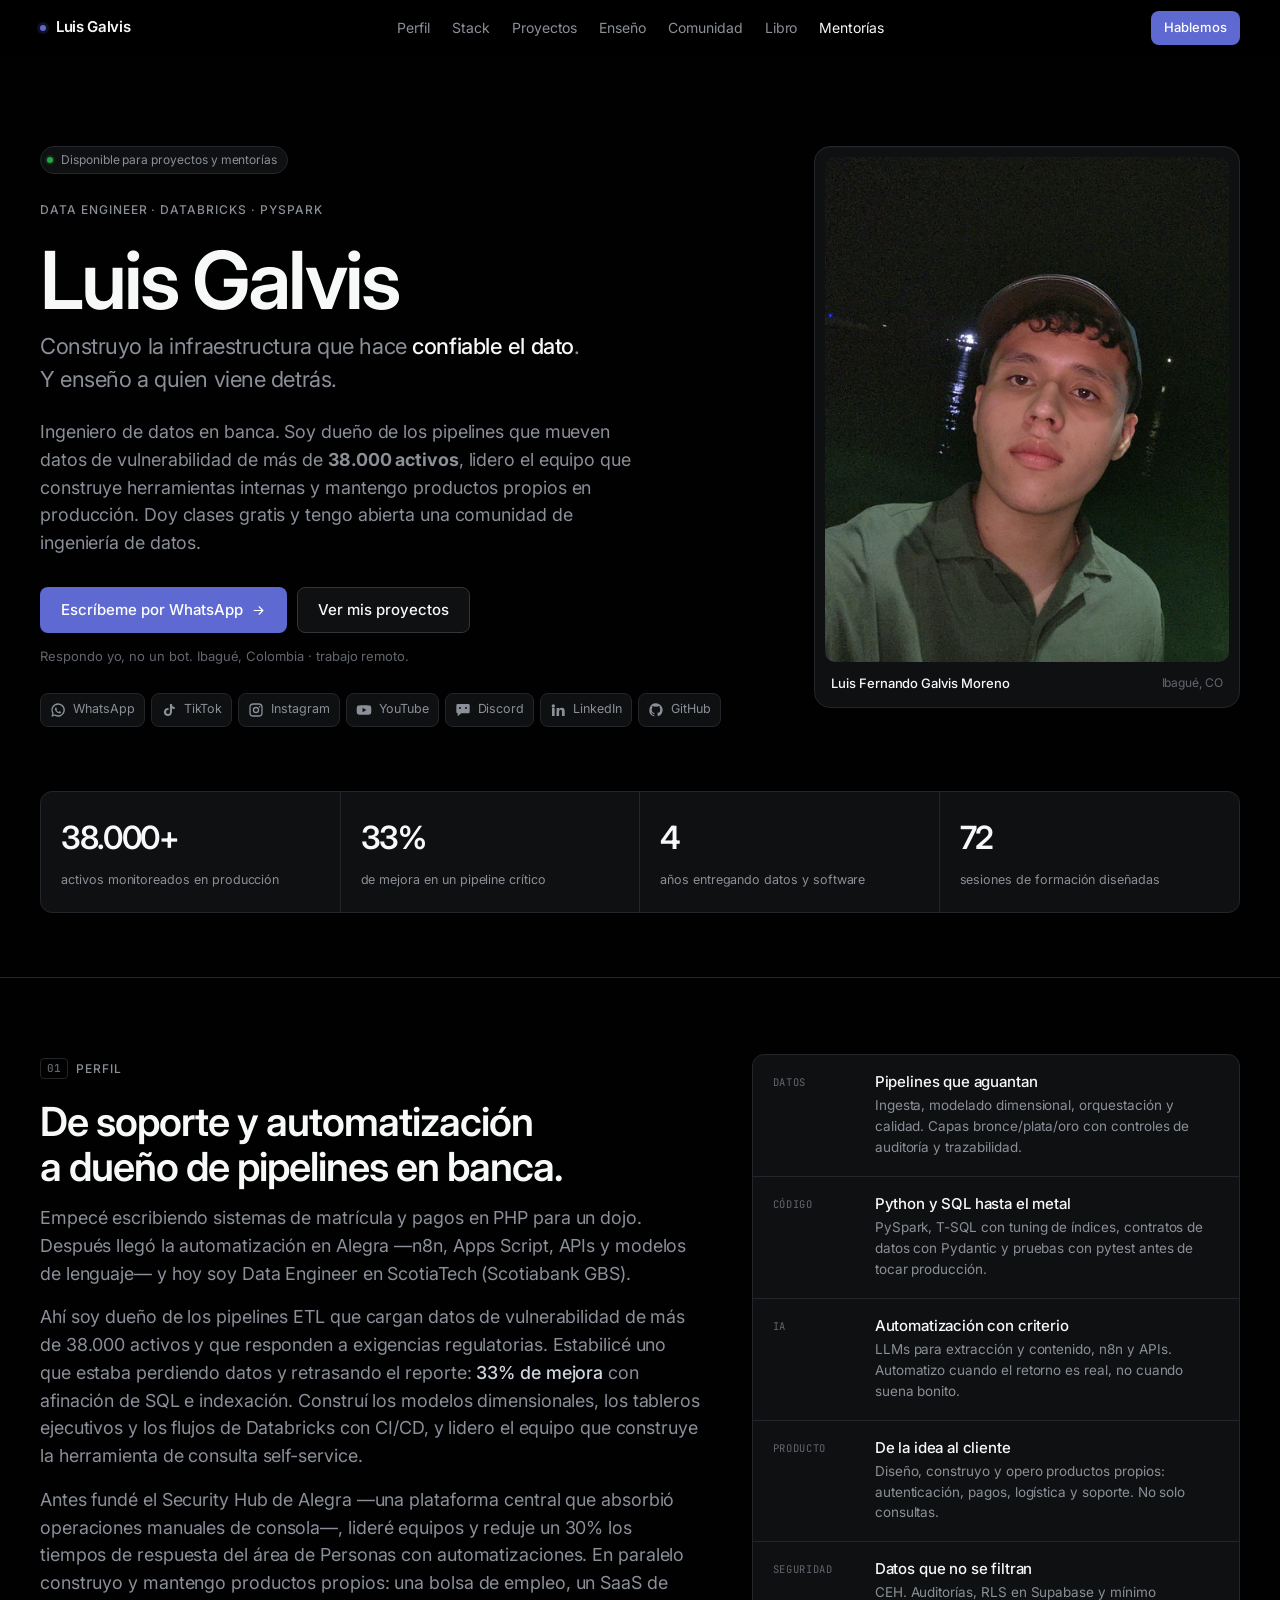
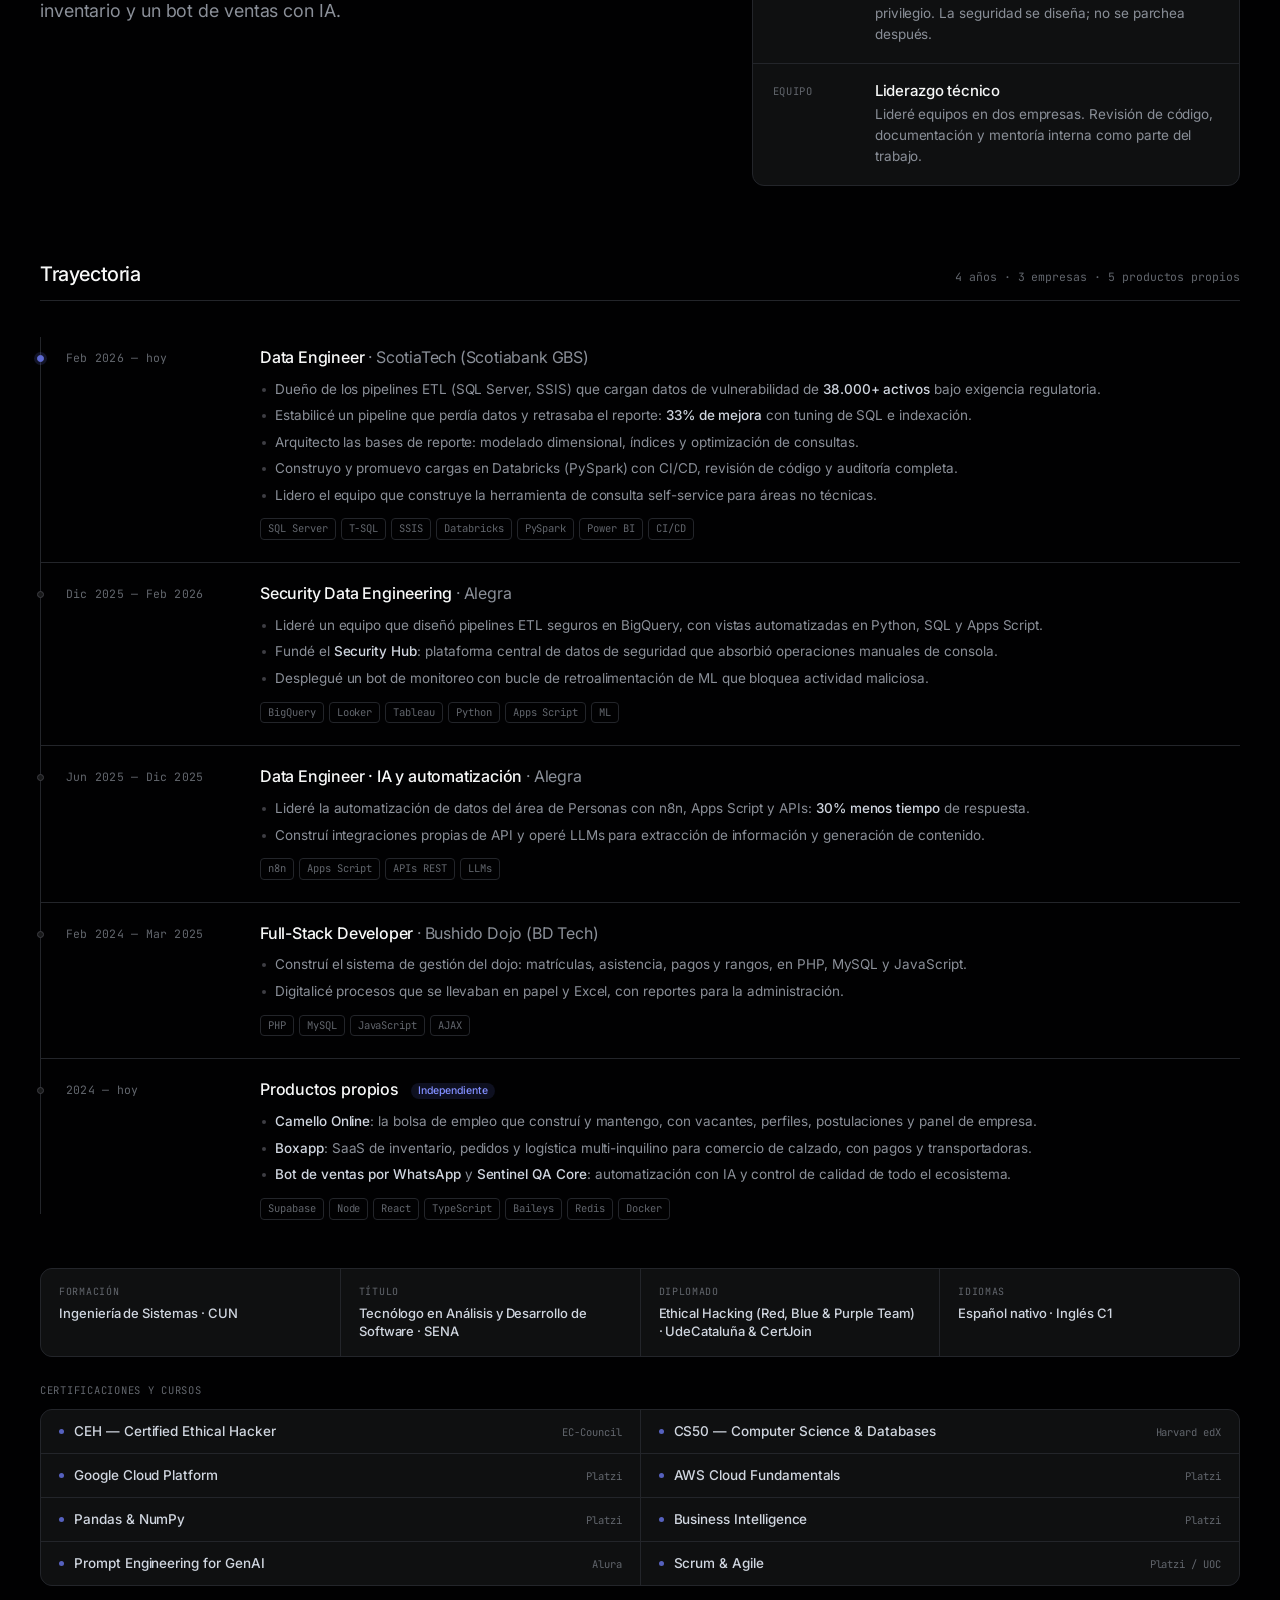
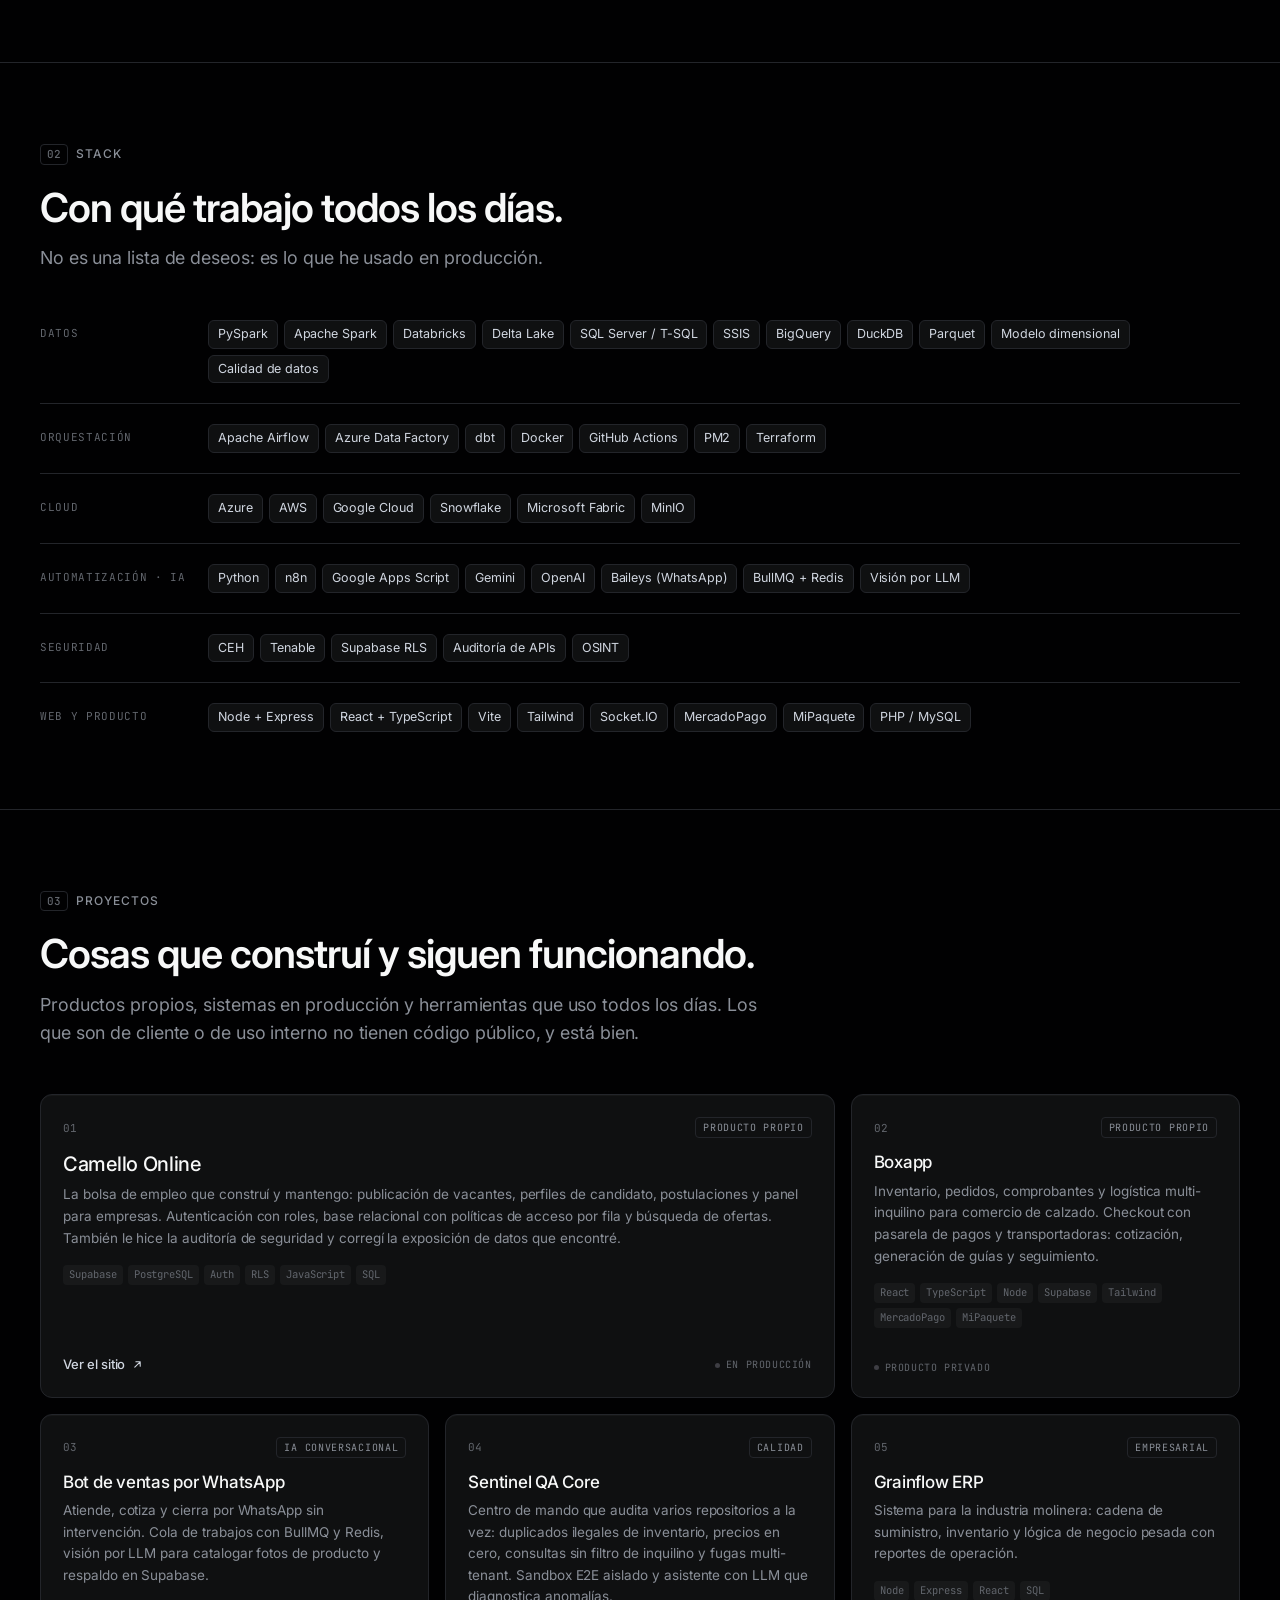
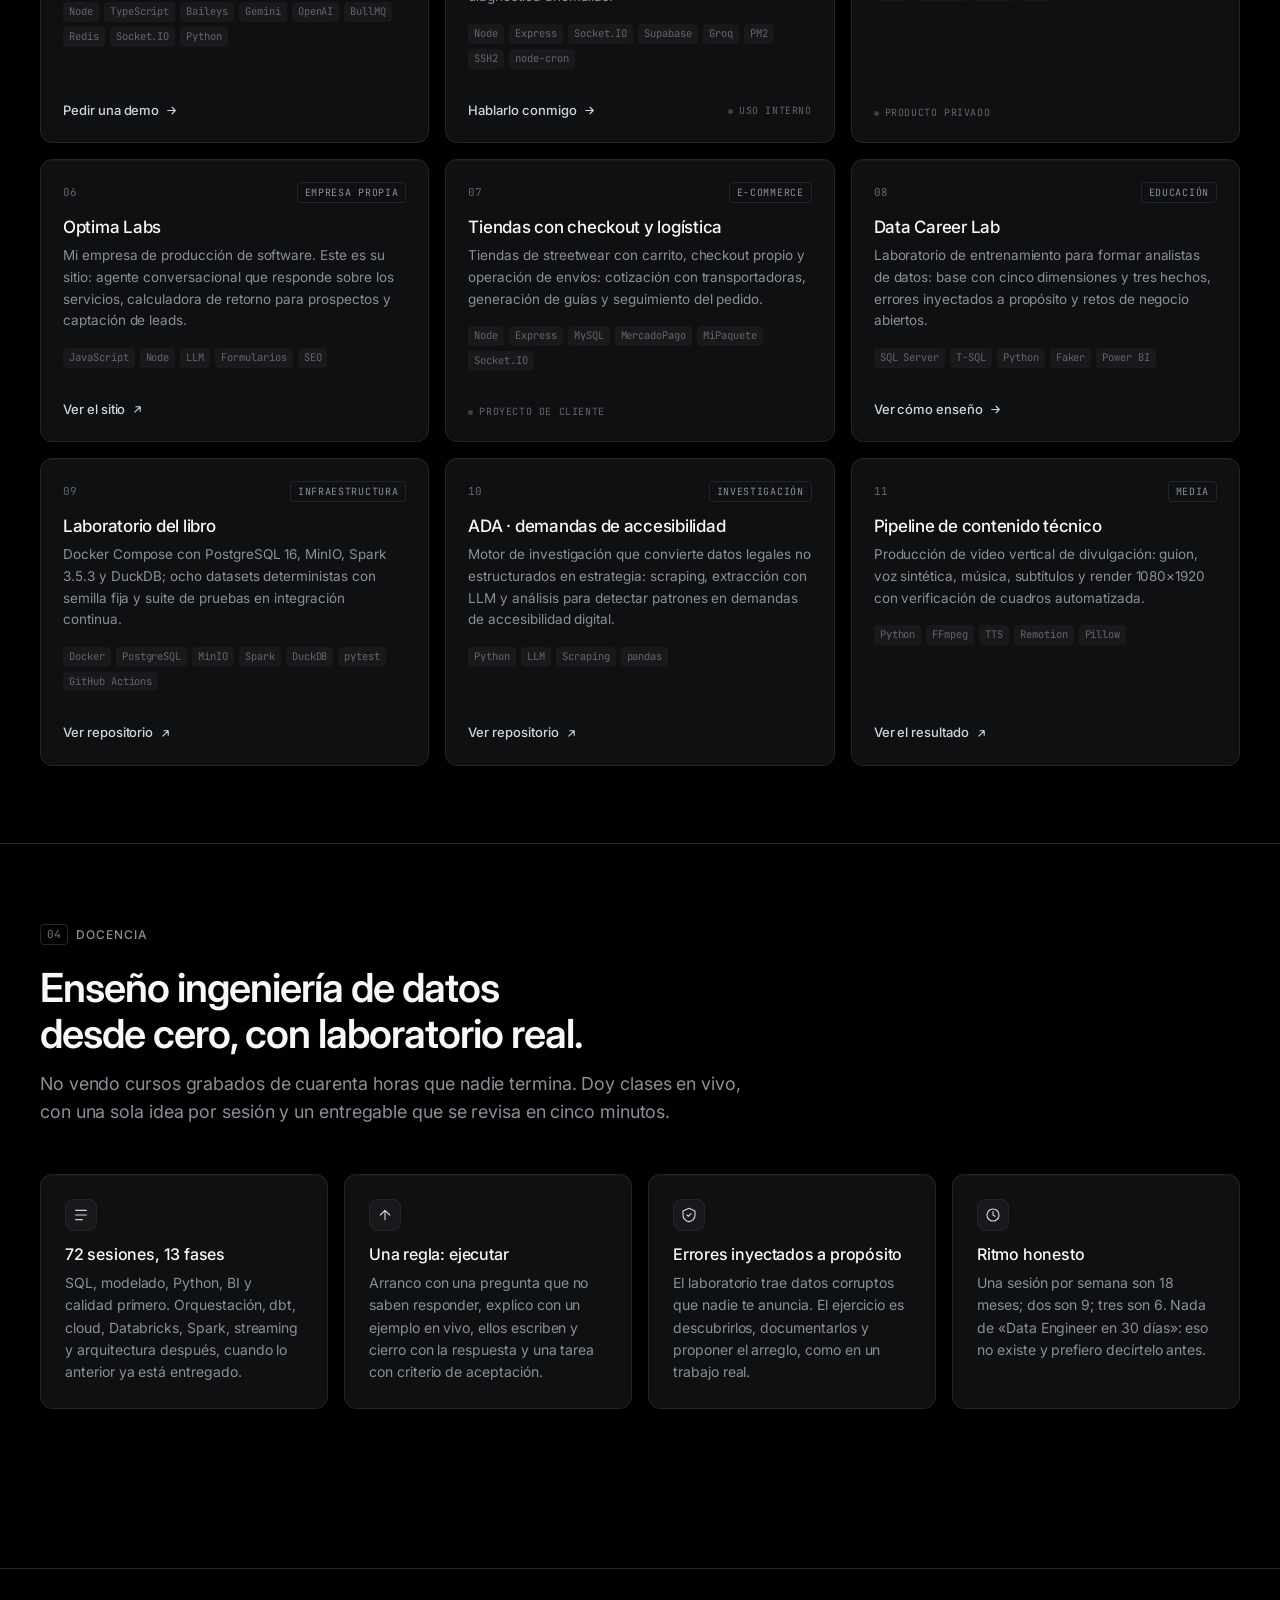
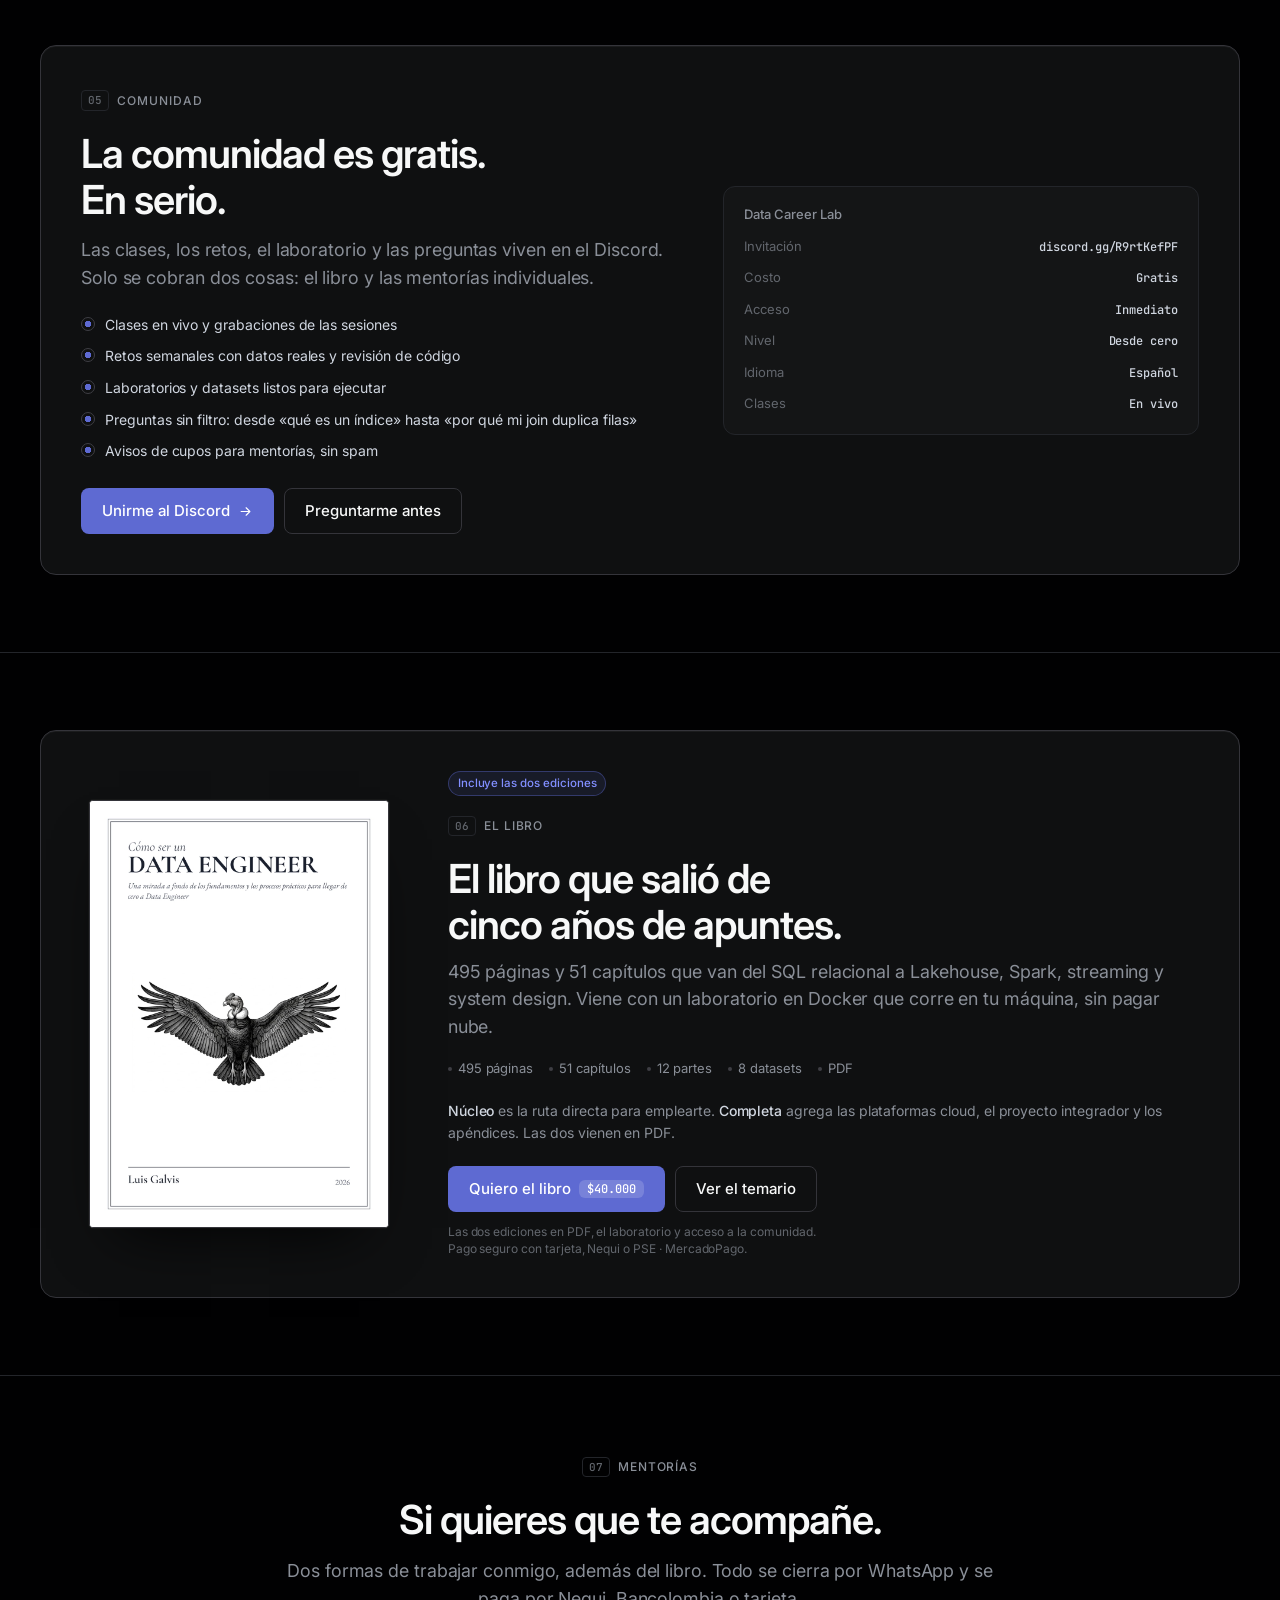
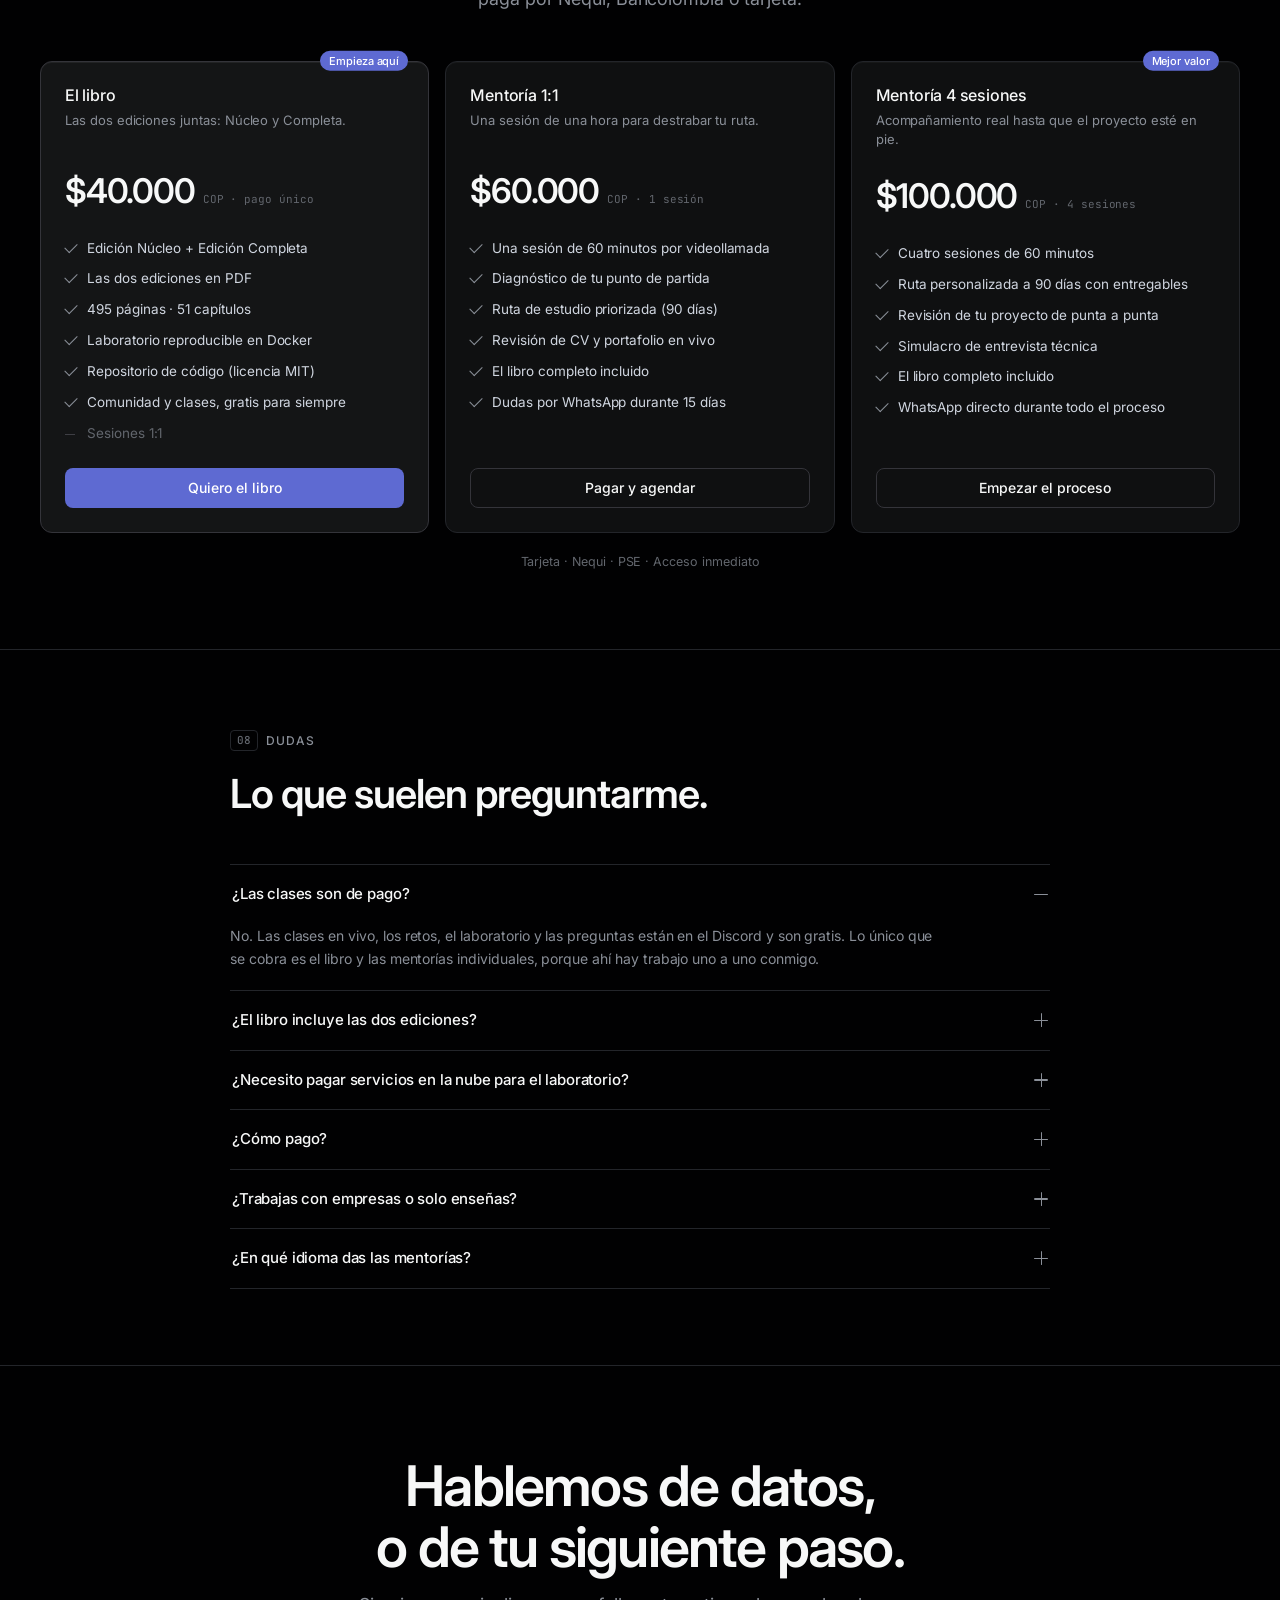
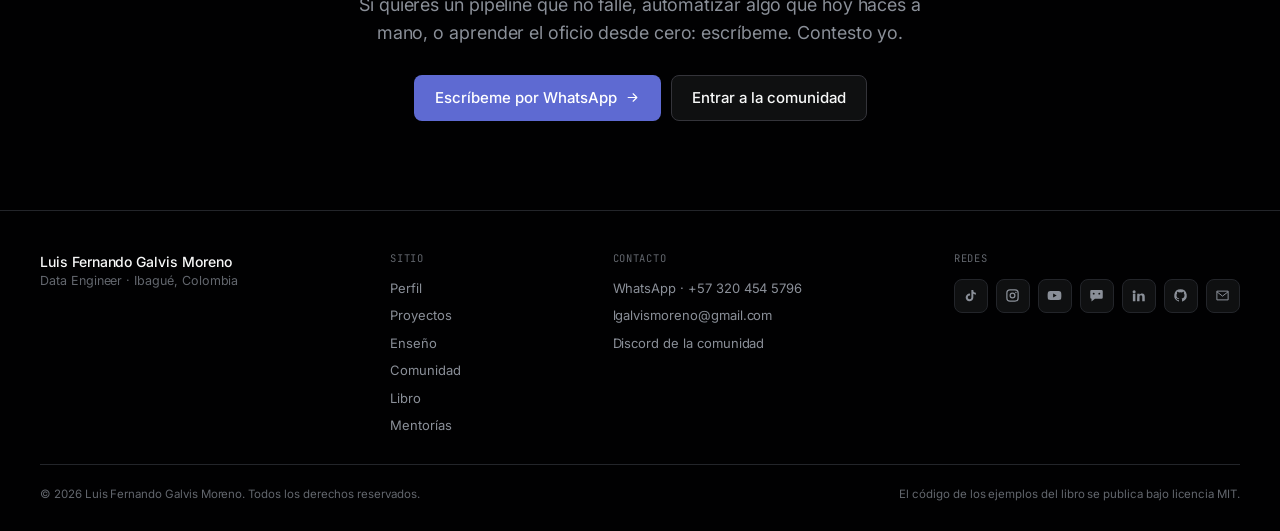
==== commit a3c491db: "Add Vercel Web Analytics to HTML pages" ====
--- a/index.html
+++ b/index.html
@@ -53,6 +53,10 @@
   ]
 }
 </script>
+<script>
+  window.va = window.va || function () { (window.vaq = window.vaq || []).push(arguments); };
+</script>
+<script defer src="/_vercel/insights/script.js"></script>
 </head>
 
 <body>
